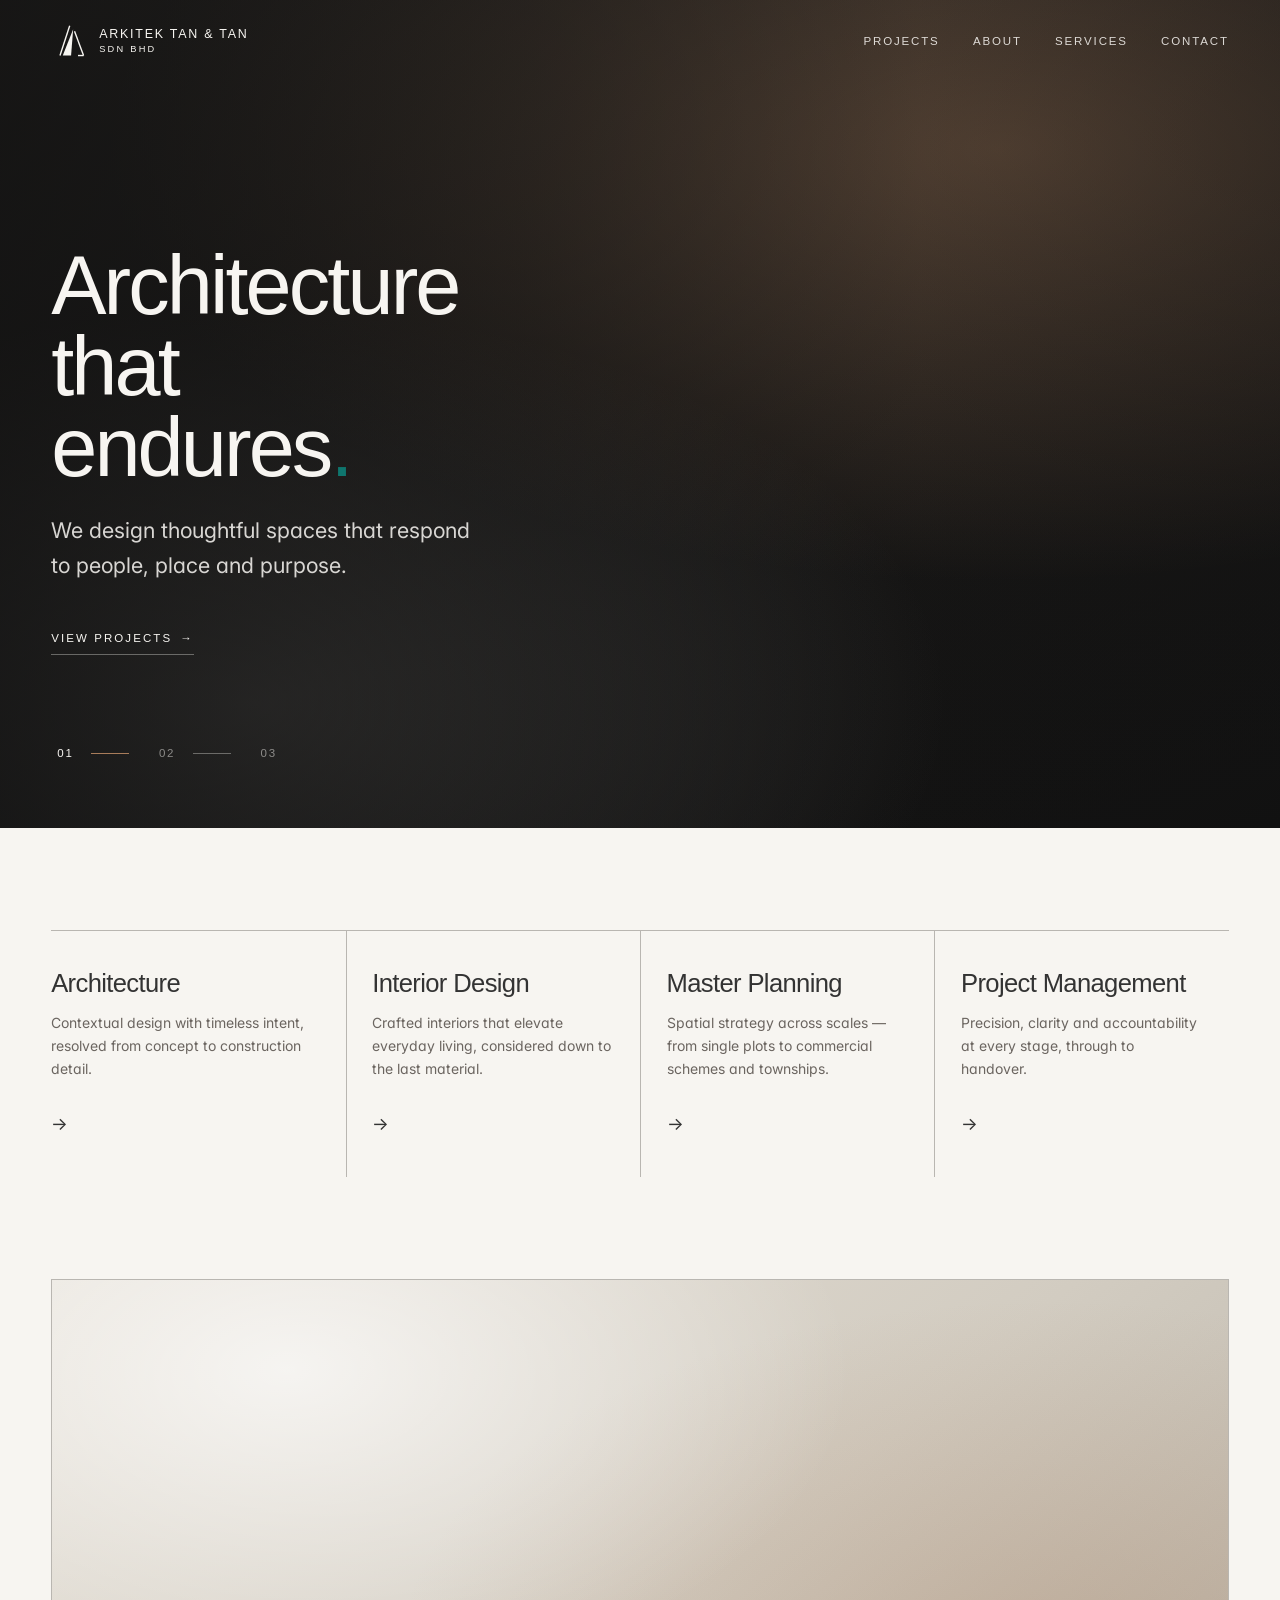
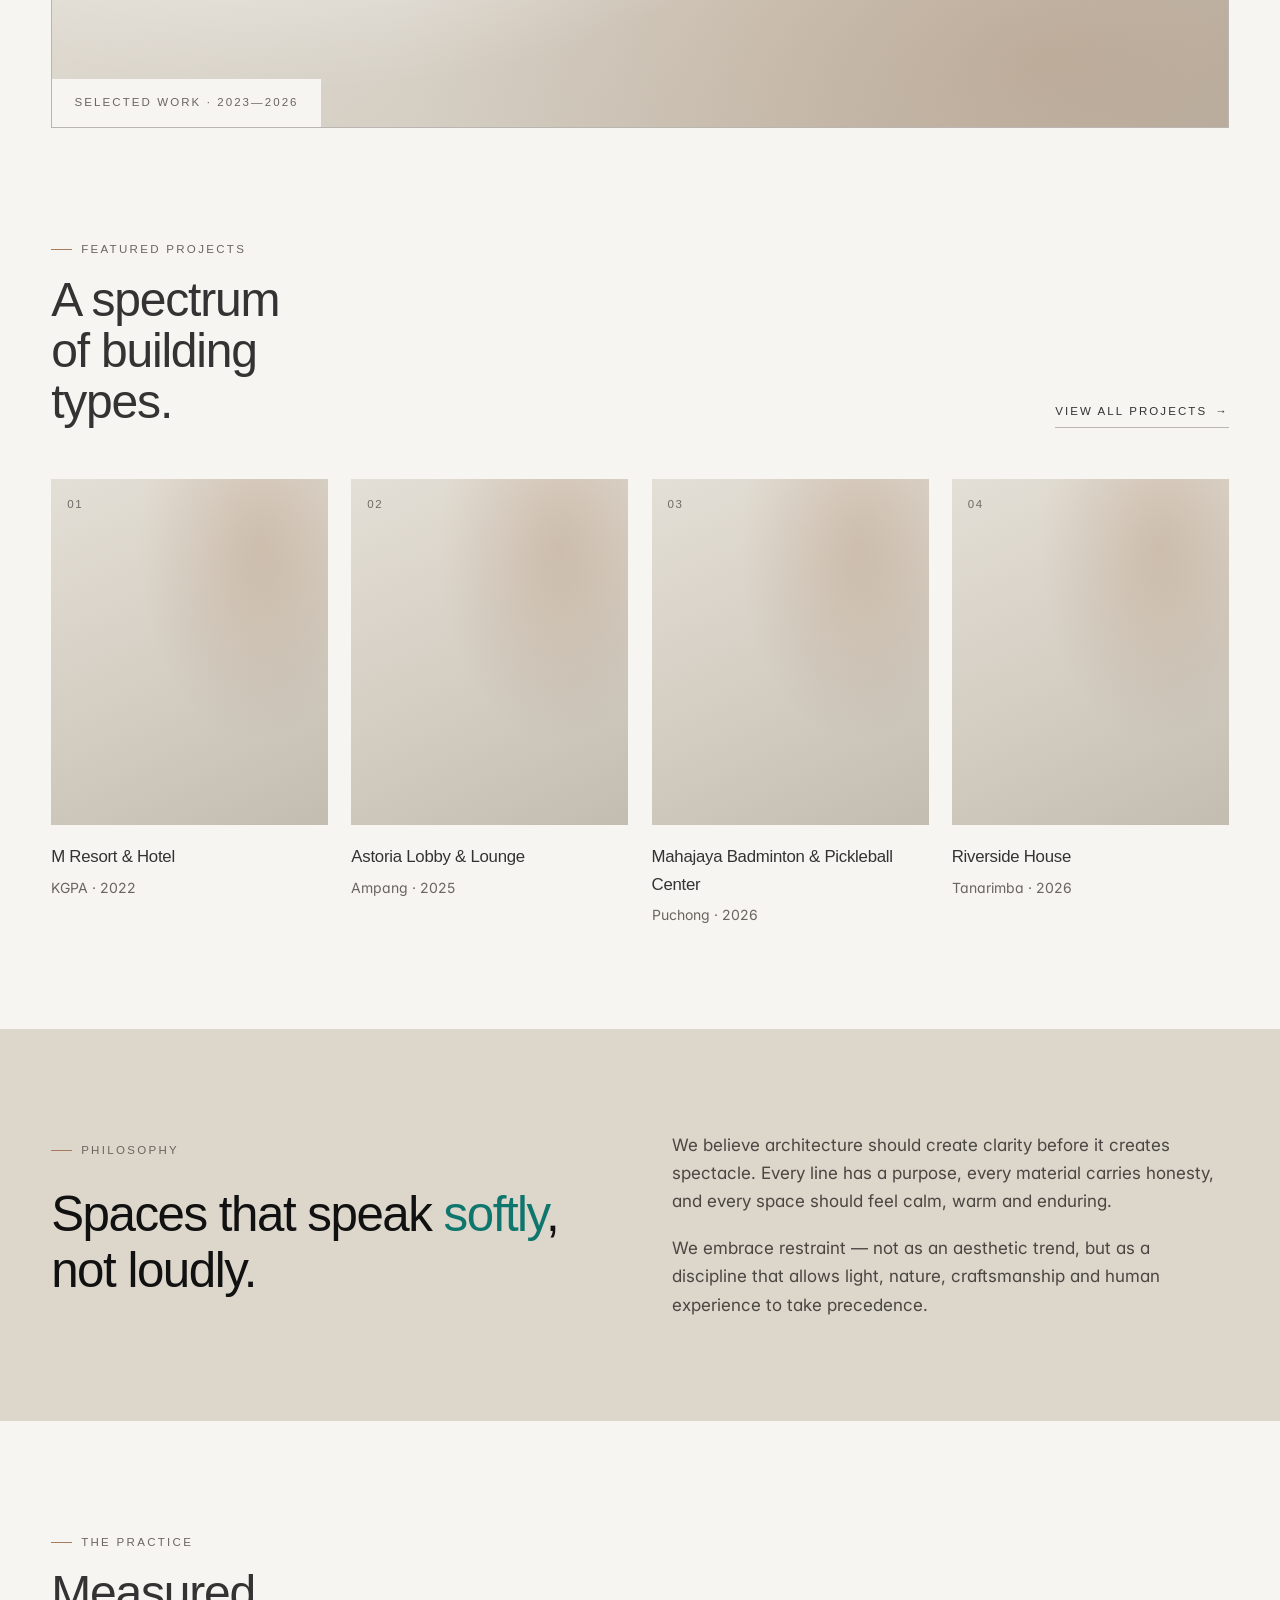
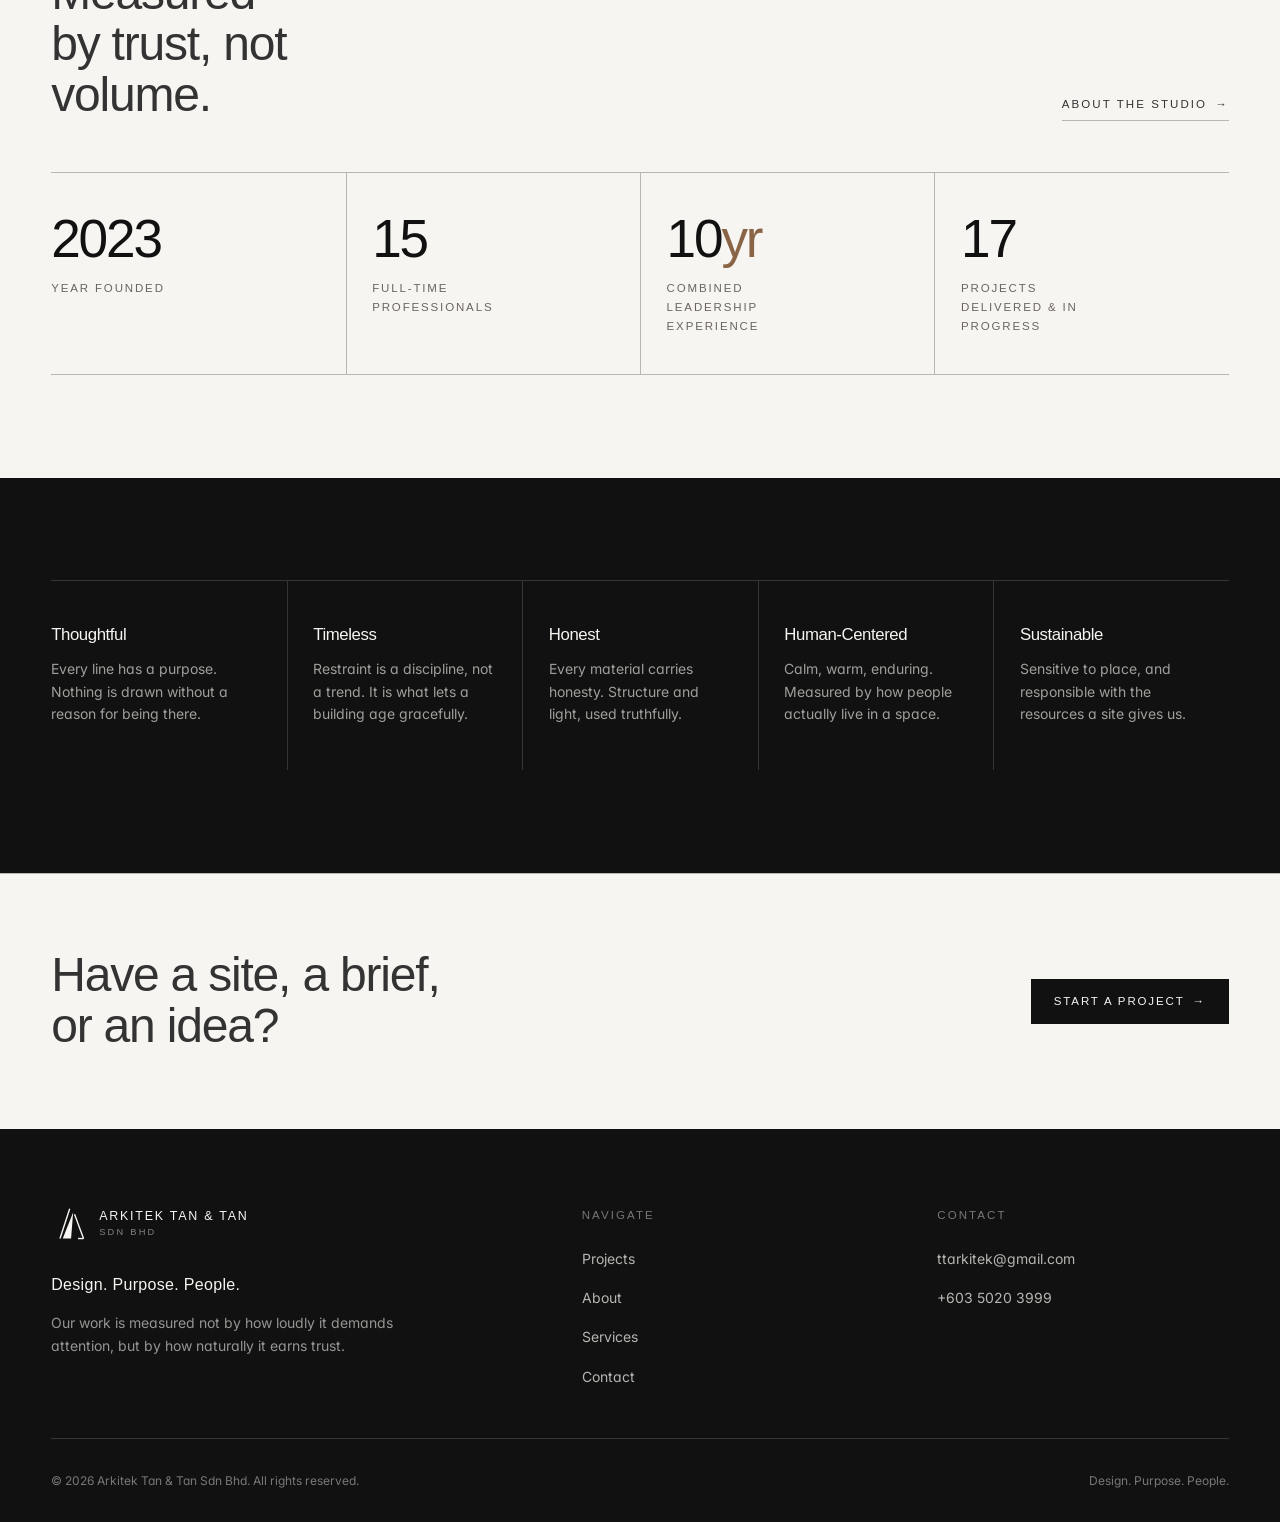
==== index.html @ ecff99bb "Initial commit: Arkitek Tan & Tan company website Static multi-page site (Home, About, Services, Pro" ====
<!DOCTYPE html>
<html lang="en">
<head>
  <meta charset="UTF-8" />
  <meta name="viewport" content="width=device-width, initial-scale=1.0" />
  <link rel="icon" href="assets/img/favicon.svg" type="image/svg+xml" />
  <title>ARKITEK TAN &amp; TAN SDN BHD — Architecture that endures</title>
  <meta name="description" content="Arkitek Tan & Tan Sdn Bhd — a Malaysian architecture practice. We design thoughtful spaces that respond to people, place and purpose. Design. Purpose. People." />
  <link rel="preconnect" href="https://fonts.googleapis.com" />
  <link rel="preconnect" href="https://fonts.gstatic.com" crossorigin />
  <link rel="preload" as="style" href="https://fonts.googleapis.com/css2?family=Inter:wght@400;500;600&display=swap" onload="this.onload=null;this.rel='stylesheet'" />
  <noscript><link rel="stylesheet" href="https://fonts.googleapis.com/css2?family=Inter:wght@400;500;600&display=swap" /></noscript>
  <link rel="stylesheet" href="assets/css/styles.css" />
</head>
<body>
  <a class="skip-link" href="#main">Skip to content</a>

  <!-- ============ HEADER ============ -->
  <header class="site-header site-header--over">
    <div class="wrap header-inner">
      <a class="brand" href="index.html" aria-label="Arkitek Tan & Tan — home">
        <svg class="brand__mark" viewBox="0 0 104 100" aria-hidden="true">
          <line x1="54" y1="6" x2="26" y2="92" stroke-width="4" />
          <polygon class="mark-fill" points="64,16 34,92 58,92" />
          <line x1="68" y1="22" x2="94" y2="92" stroke-width="4" />
          <line x1="94" y1="92" x2="78" y2="92" stroke-width="4" />
        </svg>
        <span class="brand__text">
          <span class="brand__name">Arkitek Tan &amp; Tan</span>
          <span class="brand__sub">Sdn Bhd</span>
        </span>
      </a>

      <button class="nav-toggle" aria-label="Toggle menu" aria-expanded="false" aria-controls="primary-nav">
        <span></span><span></span><span></span>
      </button>

      <nav class="nav" id="primary-nav" aria-label="Primary">
        <a href="projects.html">Projects</a>
        <a href="about.html">About</a>
        <a href="services.html">Services</a>
        <a href="contact.html">Contact</a>
      </nav>
    </div>
  </header>

  <main id="main">
    <!-- ============ HERO ============ -->
    <section class="hero">
      <!-- Slides: replace each .hero__slide--ph with <img src="…" alt="…"> when photography lands -->
      <div class="hero__slides">
        <div class="hero__slide hero__slide--ph is-active"></div>
        <div class="hero__slide hero__slide--ph"></div>
        <div class="hero__slide hero__slide--ph"></div>
      </div>

      <div class="hero__inner">
        <div class="hero__copy">
          <h1>Architecture<br />that endures<span class="accent">.</span></h1>
          <p class="hero__lead">We design thoughtful spaces that respond to people, place and purpose.</p>
          <a class="link-arrow link-arrow--light" href="projects.html">View projects <span>→</span></a>
        </div>

        <div class="hero__nav" role="tablist" aria-label="Featured views">
          <button class="hero__dot is-active" role="tab" aria-selected="true">01</button>
          <button class="hero__dot" role="tab" aria-selected="false">02</button>
          <button class="hero__dot" role="tab" aria-selected="false">03</button>
        </div>
      </div>
    </section>

    <!-- ============ SERVICES ============ -->
    <section class="section">
      <div class="wrap">
        <div class="svc-grid reveal" data-reveal-stagger>
          <article class="svc">
            <h3>Architecture</h3>
            <p>Contextual design with timeless intent, resolved from concept to construction detail.</p>
            <a class="svc__go" href="services.html" aria-label="Architecture services">→</a>
          </article>
          <article class="svc">
            <h3>Interior Design</h3>
            <p>Crafted interiors that elevate everyday living, considered down to the last material.</p>
            <a class="svc__go" href="services.html" aria-label="Interior design services">→</a>
          </article>
          <article class="svc">
            <h3>Master Planning</h3>
            <p>Spatial strategy across scales — from single plots to commercial schemes and townships.</p>
            <a class="svc__go" href="services.html" aria-label="Master planning services">→</a>
          </article>
          <article class="svc">
            <h3>Project Management</h3>
            <p>Precision, clarity and accountability at every stage, through to handover.</p>
            <a class="svc__go" href="services.html" aria-label="Project management services">→</a>
          </article>
        </div>
      </div>
    </section>

    <!-- ============ FEATURE STRIP ============ -->
    <section class="wrap" style="padding-bottom: var(--section-y);">
      <!-- Replace .feature-strip--ph with <img src="assets/img/…" alt="…"> -->
      <div class="feature-strip feature-strip--ph reveal">
        <span class="feature-strip__cap">Selected work · 2023—2026</span>
      </div>
    </section>

    <!-- ============ FEATURED PROJECTS ============ -->
    <section class="section" style="padding-top:0;">
      <div class="wrap">
        <div class="section-head reveal">
          <div class="section-head__title">
            <p class="eyebrow">Featured projects</p>
            <h2>A spectrum of building types.</h2>
          </div>
          <a class="link-arrow" href="projects.html">View all projects <span>→</span></a>
        </div>

        <div class="projects reveal" data-reveal-stagger>
          <a class="project" href="projects.html">
            <div class="project__media project__media--ph">
              <span class="project__badge">01</span>
              <span class="project__view">View</span>
            </div>
            <div class="project__meta">
              <div class="project__name">M Resort &amp; Hotel</div>
              <div class="project__place">KGPA · 2022</div>
            </div>
          </a>
          <a class="project" href="projects.html">
            <div class="project__media project__media--ph">
              <span class="project__badge">02</span>
              <span class="project__view">View</span>
            </div>
            <div class="project__meta">
              <div class="project__name">Astoria Lobby &amp; Lounge</div>
              <div class="project__place">Ampang · 2025</div>
            </div>
          </a>
          <a class="project" href="projects.html">
            <div class="project__media project__media--ph">
              <span class="project__badge">03</span>
              <span class="project__view">View</span>
            </div>
            <div class="project__meta">
              <div class="project__name">Mahajaya Badminton &amp; Pickleball Center</div>
              <div class="project__place">Puchong · 2026</div>
            </div>
          </a>
          <a class="project" href="projects.html">
            <div class="project__media project__media--ph">
              <span class="project__badge">04</span>
              <span class="project__view">View</span>
            </div>
            <div class="project__meta">
              <div class="project__name">Riverside House</div>
              <div class="project__place">Tanarimba · 2026</div>
            </div>
          </a>
        </div>
      </div>
    </section>

    <!-- ============ PHILOSOPHY ============ -->
    <section class="statement section">
      <div class="wrap two-col">
        <div class="reveal">
          <p class="eyebrow">Philosophy</p>
          <p class="statement__text">Spaces that speak <em>softly</em>, not loudly.</p>
        </div>
        <div class="reveal prose" style="align-self:end;">
          <p>We believe architecture should create clarity before it creates spectacle. Every line has a purpose, every material carries honesty, and every space should feel calm, warm and enduring.</p>
          <p>We embrace restraint — not as an aesthetic trend, but as a discipline that allows light, nature, craftsmanship and human experience to take precedence.</p>
        </div>
      </div>
    </section>

    <!-- ============ STUDIO / STATS ============ -->
    <section class="section">
      <div class="wrap">
        <div class="section-head reveal">
          <div class="section-head__title">
            <p class="eyebrow">The practice</p>
            <h2>Measured by trust, not volume.</h2>
          </div>
          <a class="link-arrow" href="about.html">About the studio <span>→</span></a>
        </div>

        <div class="stats reveal" data-reveal-stagger>
          <div class="stat">
            <div class="stat__num">2023</div>
            <div class="stat__label">Year founded</div>
          </div>
          <div class="stat">
            <div class="stat__num">15</div>
            <div class="stat__label">Full-time professionals</div>
          </div>
          <div class="stat">
            <div class="stat__num">10<span class="unit">yr</span></div>
            <div class="stat__label">Combined leadership experience</div>
          </div>
          <div class="stat">
            <div class="stat__num">17</div>
            <div class="stat__label">Projects delivered &amp; in progress</div>
          </div>
        </div>
      </div>
    </section>

    <!-- ============ VALUES ============ -->
    <section class="values section">
      <div class="wrap">
        <div class="values__grid" data-reveal-stagger>
          <article class="value">
            <h3>Thoughtful</h3>
            <p>Every line has a purpose. Nothing is drawn without a reason for being there.</p>
          </article>
          <article class="value">
            <h3>Timeless</h3>
            <p>Restraint is a discipline, not a trend. It is what lets a building age gracefully.</p>
          </article>
          <article class="value">
            <h3>Honest</h3>
            <p>Every material carries honesty. Structure and light, used truthfully.</p>
          </article>
          <article class="value">
            <h3>Human-Centered</h3>
            <p>Calm, warm, enduring. Measured by how people actually live in a space.</p>
          </article>
          <article class="value">
            <h3>Sustainable</h3>
            <p>Sensitive to place, and responsible with the resources a site gives us.</p>
          </article>
        </div>
      </div>
    </section>

    <!-- ============ CTA ============ -->
    <section class="cta-band">
      <div class="wrap cta-band__inner">
        <h2>Have a site, a brief, or an idea?</h2>
        <a class="btn btn--solid" href="contact.html">Start a project <span class="btn__arrow">→</span></a>
      </div>
    </section>
  </main>

  <!-- ============ FOOTER ============ -->
  <footer class="site-footer">
    <div class="wrap">
      <div class="footer-grid">
        <div class="footer-col footer-col--wide">
          <a class="brand" href="index.html" aria-label="Arkitek Tan & Tan — home">
            <svg class="brand__mark" viewBox="0 0 104 100" aria-hidden="true">
              <line x1="54" y1="6" x2="26" y2="92" stroke-width="4" />
              <polygon class="mark-fill" points="64,16 34,92 58,92" />
              <line x1="68" y1="22" x2="94" y2="92" stroke-width="4" />
              <line x1="94" y1="92" x2="78" y2="92" stroke-width="4" />
            </svg>
            <span class="brand__text">
              <span class="brand__name">Arkitek Tan &amp; Tan</span>
              <span class="brand__sub">Sdn Bhd</span>
            </span>
          </a>
          <p class="footer-tagline">Design. Purpose. People.</p>
          <p class="footer-manifesto">Our work is measured not by how loudly it demands attention, but by how naturally it earns trust.</p>
        </div>
        <div class="footer-col">
          <h4>Navigate</h4>
          <ul>
            <li><a href="projects.html">Projects</a></li>
            <li><a href="about.html">About</a></li>
            <li><a href="services.html">Services</a></li>
            <li><a href="contact.html">Contact</a></li>
          </ul>
        </div>
        <div class="footer-col">
          <h4>Contact</h4>
          <ul>
            <li><a href="mailto:ttarkitek@gmail.com">ttarkitek@gmail.com</a></li>
            <li><a href="tel:+60350203999">+603 5020 3999</a></li>
          </ul>
        </div>
      </div>
      <div class="footer-bottom">
        <span>© <span data-year>2026</span> Arkitek Tan &amp; Tan Sdn Bhd. All rights reserved.</span>
        <span>Design. Purpose. People.</span>
      </div>
    </div>
  </footer>

  <script src="assets/js/main.js"></script>
</body>
</html>
---- assets/css/styles.css ----
/* ==========================================================================
   ARKITEK TAN & TAN SDN BHD
   Design. Purpose. People.
   Warm neutral system · Wood as structure (8%) · Deep Teal as signature (2%)
   ========================================================================== */

/* ---- Brand tokens ------------------------------------------------------- */
:root {
  /* Brand palette (from brand board) */
  --onyx:     #111111;
  --charcoal: #333333;
  --stone:    #B9B6B1;   /* hairlines & dividers — NOT text (fails contrast) */
  --sand:     #DCD6CB;   /* panel fills                                      */
  --wood:     #A87C5A;   /* structural accent (~8%)                          */
  --teal:     #0F766E;   /* signature accent (~2%)                           */

  /* Derived — required, not in the board */
  --paper:    #F7F5F1;   /* warm off-white page ground, tinted from Sand     */
  --muted:    #6B6560;   /* caption text at accessible contrast             */
  --wood-ink: #8A6446;   /* wood darkened to text-safe contrast             */

  /* Semantic aliases */
  --ink:      var(--charcoal);
  --ink-soft: #4A4642;
  --line:     var(--stone);
  --panel:    var(--sand);

  /* Type — Neue Haas (headings) + Inter (body/UI). No mono. */
  --font-display: "Neue Haas Grotesk Display Pro", "Neue Haas Grotesk", "NeueHaasDisplay",
                  "Helvetica Neue", Helvetica, Arial, sans-serif;
  --font-body:    "Inter", system-ui, -apple-system, sans-serif;

  /* Fluid type scale */
  --fs-label:   0.72rem;
  --fs-small:   0.875rem;
  --fs-body:    1.0625rem;
  --fs-lead:    clamp(1.1rem, 0.9rem + 0.9vw, 1.35rem);
  --fs-h3:      clamp(1.25rem, 1.1rem + 0.9vw, 1.6rem);
  --fs-h2:      clamp(1.9rem, 1.4rem + 2.2vw, 3rem);
  --fs-hero:    clamp(2.6rem, 1.5rem + 4.6vw, 5.25rem);

  /* Space & structure */
  --gutter: clamp(1.25rem, 4vw, 4rem);
  --maxw: 1440px;
  --section-y: clamp(4rem, 8vw, 8rem);

  --shadow: 0 30px 60px rgba(17, 17, 17, 0.12);
  --ease: cubic-bezier(0.22, 1, 0.36, 1);
}

/* ---- Reset / base ------------------------------------------------------- */
*, *::before, *::after { box-sizing: border-box; }
* { margin: 0; }

html { -webkit-text-size-adjust: 100%; scroll-behavior: smooth; }

body {
  font-family: var(--font-body);
  font-size: var(--fs-body);
  line-height: 1.65;
  color: var(--ink);
  background: var(--paper);
  font-feature-settings: "kern" 1, "liga" 1, "cv11" 1;
  -webkit-font-smoothing: antialiased;
  text-rendering: optimizeLegibility;
  overflow-x: hidden;
}

img { max-width: 100%; display: block; }
a { color: inherit; text-decoration: none; }
button { font: inherit; color: inherit; cursor: pointer; background: none; border: 0; }

::selection { background: var(--onyx); color: var(--paper); }
:focus-visible { outline: 2px solid var(--teal); outline-offset: 3px; }

/* ---- Layout helpers ----------------------------------------------------- */
.wrap { width: 100%; max-width: var(--maxw); margin-inline: auto; padding-inline: var(--gutter); }
.section { padding-block: var(--section-y); }

.skip-link {
  position: absolute; left: -999px; top: 0;
  background: var(--onyx); color: var(--paper);
  padding: 0.65rem 1rem; z-index: 200;
  font: 600 var(--fs-small)/1 var(--font-display);
  letter-spacing: 0.08em;
}
.skip-link:focus { left: 0; }

/* ---- Type utilities ----------------------------------------------------- */
.label {
  font-family: var(--font-display);
  font-size: var(--fs-label);
  font-weight: 500;
  letter-spacing: 0.2em;
  text-transform: uppercase;
  color: var(--muted);
}

.eyebrow {
  font-family: var(--font-display);
  font-size: var(--fs-label);
  font-weight: 500;
  letter-spacing: 0.2em;
  text-transform: uppercase;
  color: var(--muted);
  display: inline-flex;
  align-items: center;
  gap: 0.8em;
}
.eyebrow::before {
  content: ""; width: 1.8em; height: 1px;
  background: var(--wood); display: inline-block;
}

h1, h2, h3 { font-family: var(--font-display); font-weight: 500; letter-spacing: -0.025em; line-height: 1.06; }
h2 { font-size: var(--fs-h2); }
h3 { font-size: var(--fs-h3); }

.lead { font-size: var(--fs-lead); line-height: 1.55; color: var(--ink-soft); }
.muted { color: var(--muted); }

/* text link with arrow (board's primary link style) */
.link-arrow {
  display: inline-flex; align-items: center; gap: 0.7em;
  font-family: var(--font-display);
  font-size: var(--fs-label);
  font-weight: 500;
  letter-spacing: 0.18em;
  text-transform: uppercase;
  color: var(--ink);
  padding-bottom: 0.5em;
  border-bottom: 1px solid var(--stone);
  transition: color 0.3s var(--ease), border-color 0.3s var(--ease);
}
.link-arrow span { transition: transform 0.3s var(--ease); }
.link-arrow:hover { color: var(--wood-ink); border-color: var(--wood); }
.link-arrow:hover span { transform: translateX(5px); }
.link-arrow--light { color: var(--paper); border-color: rgba(247,245,241,0.35); }
.link-arrow--light:hover { color: var(--paper); border-color: var(--paper); }

/* ---- Header ------------------------------------------------------------- */
.site-header {
  position: fixed; top: 0; left: 0; right: 0;
  z-index: 100;
  transition: background 0.45s var(--ease), border-color 0.45s var(--ease), padding 0.45s var(--ease);
  border-bottom: 1px solid transparent;
}
/* over the dark hero */
.site-header--over { background: transparent; }
.site-header--over .brand__name, .site-header--over .brand__sub { color: var(--paper); }
.site-header--over .brand__mark line { stroke: var(--paper); }
.site-header--over .brand__mark .mark-fill { fill: var(--paper); }
.site-header--over .nav a { color: rgba(247,245,241,0.86); }
.site-header--over .nav-toggle span { background: var(--paper); }

/* after scroll — solid */
.site-header.is-stuck {
  background: color-mix(in srgb, var(--paper) 92%, transparent);
  backdrop-filter: saturate(1.1) blur(12px);
  border-bottom-color: var(--line);
}
.site-header.is-stuck .brand__name { color: var(--ink); }
.site-header.is-stuck .brand__sub { color: var(--muted); }
.site-header.is-stuck .brand__mark line { stroke: var(--ink); }
.site-header.is-stuck .brand__mark .mark-fill { fill: var(--ink); }
.site-header.is-stuck .nav a { color: var(--ink); }
.site-header.is-stuck .nav-toggle span { background: var(--ink); }

.header-inner {
  display: flex; align-items: center; justify-content: space-between; gap: 1rem;
  padding-block: clamp(1rem, 1.8vw, 1.6rem);
  transition: padding 0.45s var(--ease);
}
.site-header.is-stuck .header-inner { padding-block: 0.75rem; }

.brand { display: inline-flex; align-items: center; gap: 0.75rem; }
.brand__mark { width: 36px; height: 36px; flex: none; }
.brand__mark line { stroke: var(--ink); transition: stroke 0.45s var(--ease); }
.brand__mark .mark-fill { fill: var(--ink); transition: fill 0.45s var(--ease); }
.brand__text { display: flex; flex-direction: column; line-height: 1; }
.brand__name {
  font-family: var(--font-display); font-weight: 500;
  font-size: 0.78rem; letter-spacing: 0.14em; text-transform: uppercase;
  color: var(--ink); transition: color 0.45s var(--ease);
}
.brand__sub {
  font-family: var(--font-display); font-size: 0.58rem; font-weight: 400;
  letter-spacing: 0.24em; text-transform: uppercase; color: var(--muted);
  margin-top: 5px; transition: color 0.45s var(--ease);
}

/* Nav */
.nav { display: flex; align-items: center; gap: clamp(1.4rem, 2.6vw, 2.8rem); }
.nav a {
  font-family: var(--font-display);
  font-size: var(--fs-label); font-weight: 500;
  letter-spacing: 0.16em; text-transform: uppercase;
  color: var(--ink); position: relative; padding-block: 0.35rem;
  transition: color 0.45s var(--ease);
}
.nav a::after {
  content: ""; position: absolute; left: 0; bottom: 0;
  width: 100%; height: 1px; background: currentColor;
  transform: scaleX(0); transform-origin: left;
  transition: transform 0.35s var(--ease);
}
.nav a:hover::after, .nav a[aria-current="page"]::after { transform: scaleX(1); }
.nav-toggle { display: none; }

/* ---- Buttons ------------------------------------------------------------ */
.btn {
  display: inline-flex; align-items: center; gap: 0.7em;
  font-family: var(--font-display);
  font-size: var(--fs-label); font-weight: 500;
  letter-spacing: 0.16em; text-transform: uppercase;
  padding: 1.05em 1.9em;
  border: 1px solid var(--onyx); color: var(--onyx); background: transparent;
  transition: background 0.3s var(--ease), color 0.3s var(--ease),
              border-color 0.3s var(--ease), transform 0.3s var(--ease);
}
.btn:hover { background: var(--onyx); color: var(--paper); }
.btn:active { transform: translateY(1px); }
.btn--solid { background: var(--onyx); color: var(--paper); }
.btn--solid:hover { background: transparent; color: var(--onyx); }
.btn__arrow { transition: transform 0.3s var(--ease); }
.btn:hover .btn__arrow { transform: translateX(4px); }

/* ---- HERO — full-bleed photo carousel ---------------------------------- */
.hero {
  position: relative;
  min-height: min(92vh, 900px);
  display: flex; align-items: flex-end;
  background: var(--onyx);
  overflow: hidden;
}

.hero__slides { position: absolute; inset: 0; }
.hero__slide {
  position: absolute; inset: 0;
  opacity: 0;
  transition: opacity 1.2s var(--ease);
}
.hero__slide.is-active { opacity: 1; }
.hero__slide img { width: 100%; height: 100%; object-fit: cover; }

/* Placeholder ground — replaced by <img> when photography lands.
   Warm tonal fields so the hero reads as architecture, not a broken image. */
.hero__slide--ph { background: var(--onyx); }
.hero__slide--ph::before {
  content: ""; position: absolute; inset: 0;
  background:
    radial-gradient(120% 90% at 78% 18%, rgba(168,124,90,0.42) 0%, rgba(168,124,90,0) 58%),
    radial-gradient(90% 80% at 20% 85%, rgba(185,182,177,0.28) 0%, rgba(185,182,177,0) 60%),
    linear-gradient(160deg, #2A2724 0%, #191817 55%, #111111 100%);
}
.hero__slide--ph:nth-child(2)::before {
  background:
    radial-gradient(110% 85% at 22% 22%, rgba(220,214,203,0.30) 0%, rgba(220,214,203,0) 60%),
    radial-gradient(100% 90% at 85% 80%, rgba(168,124,90,0.34) 0%, rgba(168,124,90,0) 62%),
    linear-gradient(200deg, #24221F 0%, #171615 60%, #111111 100%);
}
.hero__slide--ph:nth-child(3)::before {
  background:
    radial-gradient(120% 100% at 50% 10%, rgba(15,118,110,0.24) 0%, rgba(15,118,110,0) 55%),
    radial-gradient(90% 80% at 12% 78%, rgba(168,124,90,0.30) 0%, rgba(168,124,90,0) 58%),
    linear-gradient(150deg, #1F1E1C 0%, #151414 58%, #111111 100%);
}

/* legibility scrim */
.hero::after {
  content: ""; position: absolute; inset: 0; pointer-events: none;
  background: linear-gradient(90deg, rgba(17,17,17,0.78) 0%, rgba(17,17,17,0.45) 42%, rgba(17,17,17,0.12) 72%, rgba(17,17,17,0.30) 100%);
}

.hero__inner {
  position: relative; z-index: 2;
  width: 100%; max-width: var(--maxw); margin-inline: auto;
  padding-inline: var(--gutter);
  padding-block: clamp(6rem, 12vw, 9rem) clamp(2.5rem, 5vw, 4rem);
  color: var(--paper);
}
.hero__copy { max-width: 40ch; }
.hero h1 {
  font-size: var(--fs-hero);
  font-weight: 500;
  line-height: 0.98;
  letter-spacing: -0.035em;
  margin-bottom: 1.5rem;
}
.hero h1 .accent { color: var(--teal); }     /* signature teal — spot 1 */
.hero__lead {
  font-size: var(--fs-lead);
  color: rgba(247,245,241,0.86);
  max-width: 34ch;
  margin-bottom: 2.4rem;
}

/* carousel indicators */
.hero__nav {
  display: flex; align-items: center; gap: 1.1rem;
  margin-top: clamp(3rem, 7vw, 5.5rem);
}
.hero__dot {
  display: inline-flex; align-items: center; gap: 1.1rem;
  font-family: var(--font-display);
  font-size: var(--fs-label); font-weight: 500; letter-spacing: 0.16em;
  color: rgba(247,245,241,0.5);
  transition: color 0.35s var(--ease);
}
.hero__dot::after {
  content: ""; width: clamp(20px, 3vw, 38px); height: 1px;
  background: rgba(247,245,241,0.35);
  transition: background 0.35s var(--ease), width 0.35s var(--ease);
}
.hero__dot:last-child::after { display: none; }
.hero__dot:hover { color: rgba(247,245,241,0.85); }
.hero__dot.is-active { color: var(--paper); }
.hero__dot.is-active::after { background: var(--wood); }

/* ---- Section head ------------------------------------------------------- */
.section-head {
  display: flex; align-items: flex-end; justify-content: space-between;
  gap: 2rem; flex-wrap: wrap;
  margin-bottom: clamp(2.2rem, 4vw, 3.4rem);
}
.section-head__title { max-width: 22ch; }
.section-head__title h2 { margin-top: 1rem; }

/* ---- Services (board's divided columns) -------------------------------- */
.svc-grid {
  display: grid;
  grid-template-columns: repeat(4, 1fr);
  border-top: 1px solid var(--line);
}
.svc {
  padding: clamp(1.8rem, 3vw, 2.8rem) clamp(1rem, 2vw, 2rem) clamp(1.8rem, 3vw, 2.4rem) 0;
  transition: background 0.4s var(--ease);
}
.svc + .svc { border-left: 1px solid var(--line); padding-left: clamp(1rem, 2vw, 2rem); }
.svc:hover { background: color-mix(in srgb, var(--sand) 45%, transparent); }
.svc h3 { font-size: var(--fs-h3); margin-bottom: 0.9rem; }
.svc p { font-size: var(--fs-small); color: var(--muted); margin-bottom: 1.8rem; }
.svc__go {
  display: inline-block;
  font-size: 1.1rem; color: var(--ink);
  transition: transform 0.3s var(--ease), color 0.3s var(--ease);
}
.svc:hover .svc__go { transform: translateX(6px); color: var(--wood-ink); }

/* feature image strip */
.feature-strip {
  position: relative;
  aspect-ratio: 21 / 8;
  background: var(--sand);
  overflow: hidden;
  border: 1px solid var(--line);
}
.feature-strip img { width: 100%; height: 100%; object-fit: cover; }
.feature-strip--ph::before {
  content: ""; position: absolute; inset: 0;
  background:
    radial-gradient(80% 120% at 20% 20%, rgba(255,255,255,0.7) 0%, rgba(255,255,255,0) 60%),
    radial-gradient(90% 130% at 85% 85%, rgba(168,124,90,0.30) 0%, rgba(168,124,90,0) 62%),
    linear-gradient(140deg, #E6E1D8 0%, #D2CCC1 60%, #BFB9AE 100%);
}
.feature-strip__cap {
  position: absolute; left: 0; bottom: 0;
  background: var(--paper);
  padding: 0.9rem 1.4rem;
  font-family: var(--font-display);
  font-size: var(--fs-label); font-weight: 500;
  letter-spacing: 0.18em; text-transform: uppercase; color: var(--muted);
}

/* ---- Projects ----------------------------------------------------------- */
.filters { display: flex; flex-wrap: wrap; gap: 0.55rem; margin-bottom: clamp(2rem, 4vw, 3rem); }
.filter {
  font-family: var(--font-display);
  font-size: var(--fs-label); font-weight: 500;
  letter-spacing: 0.14em; text-transform: uppercase;
  color: var(--muted);
  padding: 0.6em 1.1em;
  border: 1px solid var(--line);
  transition: color 0.25s, border-color 0.25s, background 0.25s;
}
.filter:hover { color: var(--ink); border-color: var(--ink); }
.filter.is-active { background: var(--onyx); color: var(--paper); border-color: var(--onyx); }

.projects {
  display: grid;
  grid-template-columns: repeat(4, 1fr);
  gap: clamp(1rem, 1.8vw, 1.6rem);
}
.projects--three { grid-template-columns: repeat(3, 1fr); }

.project { display: block; }
.project__media {
  position: relative;
  aspect-ratio: 4 / 5;
  background: var(--sand);
  overflow: hidden;
}
.project__media img { width: 100%; height: 100%; object-fit: cover; transition: transform 0.8s var(--ease); }
.project:hover .project__media img { transform: scale(1.045); }

/* tonal placeholder — swap for <img> when photos land */
.project__media--ph::before {
  content: ""; position: absolute; inset: 0;
  background: linear-gradient(155deg, #E4DFD6 0%, #D3CDC2 55%, #C2BCB1 100%);
  transition: transform 0.8s var(--ease);
}
.project__media--ph::after {
  content: ""; position: absolute; inset: 0;
  background: radial-gradient(70% 90% at 75% 20%, rgba(168,124,90,0.26) 0%, rgba(168,124,90,0) 62%);
}
.project:hover .project__media--ph::before { transform: scale(1.045); }

.project__badge {
  position: absolute; top: 1rem; left: 1rem; z-index: 2;
  font-family: var(--font-display);
  font-size: var(--fs-label); font-weight: 500;
  letter-spacing: 0.14em; color: var(--onyx);
  opacity: 0.55;
}
.project__view {
  position: absolute; right: 1rem; bottom: 1rem; z-index: 2;
  font-family: var(--font-display);
  font-size: var(--fs-label); font-weight: 500;
  letter-spacing: 0.14em; text-transform: uppercase;
  color: var(--paper); background: var(--onyx);
  padding: 0.5em 0.9em;
  opacity: 0; transform: translateY(6px);
  transition: opacity 0.3s var(--ease), transform 0.3s var(--ease);
}
.project:hover .project__view { opacity: 1; transform: none; }

.project__meta { padding-top: 1.1rem; }
.project__name {
  font-family: var(--font-display); font-weight: 500;
  font-size: 1.05rem; letter-spacing: -0.015em; color: var(--ink);
}
.project__place {
  font-size: var(--fs-small);
  color: var(--muted);
  margin-top: 0.3rem;
}

/* ---- Values band (dark) ------------------------------------------------- */
.values { background: var(--onyx); color: var(--paper); }
.values__grid {
  display: grid;
  grid-template-columns: repeat(5, 1fr);
  border-top: 1px solid rgba(247,245,241,0.16);
}
.value {
  padding: clamp(2rem, 3.5vw, 3rem) clamp(1rem, 2vw, 2rem) clamp(2rem, 3.5vw, 3rem) 0;
}
.value + .value { border-left: 1px solid rgba(247,245,241,0.16); padding-left: clamp(1rem, 2vw, 2rem); }
.value h3 {
  font-size: 1.05rem; font-weight: 500; margin-bottom: 0.9rem; color: var(--paper);
}
.value p { font-size: var(--fs-small); color: rgba(247,245,241,0.62); line-height: 1.6; }

/* ---- Statement band ----------------------------------------------------- */
.statement { background: var(--panel); }
.statement__text {
  font-family: var(--font-display);
  font-weight: 500;
  font-size: clamp(1.6rem, 1rem + 2.6vw, 3.1rem);
  line-height: 1.14;
  letter-spacing: -0.03em;
  max-width: 20ch;
  margin-top: 1.6rem;
  color: var(--onyx);
}
.statement__text em { font-style: normal; color: var(--teal); }  /* signature teal — spot 2 */

/* ---- Stats -------------------------------------------------------------- */
.stats { display: grid; grid-template-columns: repeat(4, 1fr); border-top: 1px solid var(--line); }
.stat { padding: clamp(1.6rem, 3vw, 2.6rem) 1rem clamp(1.6rem, 3vw, 2.6rem) 0; border-bottom: 1px solid var(--line); }
.stat + .stat { border-left: 1px solid var(--line); padding-left: clamp(1rem, 2vw, 1.8rem); }
.stat__num {
  font-family: var(--font-display); font-weight: 500;
  font-size: clamp(2.1rem, 1.4rem + 2.4vw, 3.4rem);
  line-height: 1; letter-spacing: -0.04em; color: var(--onyx);
}
.stat__num .unit { color: var(--wood-ink); }
.stat__label {
  font-family: var(--font-display); font-size: var(--fs-label); font-weight: 500;
  letter-spacing: 0.16em; text-transform: uppercase; color: var(--muted);
  margin-top: 0.9rem; max-width: 20ch;
}

/* ---- Prose / two-col ---------------------------------------------------- */
.prose { max-width: 62ch; }
.prose p + p { margin-top: 1.2rem; }
.prose p { color: var(--ink-soft); }

.two-col { display: grid; grid-template-columns: minmax(0,1fr) minmax(0,1fr); gap: clamp(2rem, 5vw, 5rem); align-items: start; }

.pull {
  font-family: var(--font-display); font-weight: 500;
  font-size: var(--fs-h3); line-height: 1.3; letter-spacing: -0.02em;
  padding-left: 1.4rem; border-left: 2px solid var(--wood);
  color: var(--onyx);
}

.people { display: grid; grid-template-columns: 1fr 1fr; gap: clamp(1.2rem, 3vw, 2.5rem); margin-top: 2.5rem; }
.person { border-top: 1px solid var(--onyx); padding-top: 1.1rem; }
.person__role {
  font-family: var(--font-display); font-size: var(--fs-label); font-weight: 500;
  letter-spacing: 0.16em; text-transform: uppercase; color: var(--wood-ink);
}
.person__name { font-family: var(--font-display); font-weight: 500; font-size: var(--fs-h3); margin-top: 0.5rem; }

/* ---- Contact ------------------------------------------------------------ */
.contact-grid { display: grid; grid-template-columns: minmax(0,1fr) minmax(0,1fr); gap: clamp(2rem, 5vw, 5rem); align-items: start; }
.contact-item { border-top: 1px solid var(--line); padding-block: 1.3rem; }
.contact-item:last-of-type { border-bottom: 1px solid var(--line); }
.contact-item__label {
  font-family: var(--font-display); font-size: var(--fs-label); font-weight: 500;
  letter-spacing: 0.18em; text-transform: uppercase; color: var(--muted);
}
.contact-item__value {
  font-family: var(--font-display); font-weight: 500;
  font-size: clamp(1.15rem, 1rem + 0.9vw, 1.75rem);
  margin-top: 0.5rem; word-break: break-word; letter-spacing: -0.025em;
}
.contact-item__value a { transition: color 0.25s; }
.contact-item__value a:hover { color: var(--wood-ink); }

.field { margin-bottom: 1.4rem; }
.field label {
  display: block;
  font-family: var(--font-display); font-size: var(--fs-label); font-weight: 500;
  letter-spacing: 0.16em; text-transform: uppercase; color: var(--muted);
  margin-bottom: 0.6rem;
}
.field input, .field textarea, .field select {
  width: 100%; font: inherit; font-size: var(--fs-small);
  color: var(--ink); background: color-mix(in srgb, var(--sand) 45%, var(--paper));
  border: 1px solid var(--line); padding: 0.9rem 1rem;
  transition: border-color 0.25s, background 0.25s;
}
.field input:focus, .field textarea:focus, .field select:focus {
  outline: none; border-color: var(--teal); background: var(--paper);
}
.field textarea { resize: vertical; min-height: 130px; }
.form-note { font-size: var(--fs-small); color: var(--muted); margin-top: 1rem; }

/* ---- CTA band ----------------------------------------------------------- */
.cta-band { border-top: 1px solid var(--line); }
.cta-band__inner {
  display: flex; flex-wrap: wrap; align-items: center; justify-content: space-between;
  gap: 2rem; padding-block: clamp(3rem, 6vw, 5.5rem);
}
.cta-band h2 { max-width: 16ch; }

/* ---- Page hero (interior pages) ---------------------------------------- */
.page-hero {
  padding-block: clamp(8rem, 14vw, 11rem) clamp(2.5rem, 5vw, 4rem);
  border-bottom: 1px solid var(--line);
}
.page-hero h1 { margin-top: 1.3rem; max-width: 15ch; font-size: var(--fs-h2); }
.page-hero p { margin-top: 1.5rem; max-width: 52ch; color: var(--muted); }

/* ---- Footer ------------------------------------------------------------- */
.site-footer { background: var(--onyx); color: rgba(247,245,241,0.72); padding-block: clamp(3rem, 6vw, 5rem) 2rem; }
.footer-grid {
  display: grid; grid-template-columns: 1.6fr 1fr 1fr;
  gap: clamp(2rem, 5vw, 4rem);
  padding-bottom: 3rem;
  border-bottom: 1px solid rgba(247,245,241,0.16);
}
.site-footer .brand__mark line { stroke: var(--paper); }
.site-footer .brand__mark .mark-fill { fill: var(--paper); }
.site-footer .brand__name { color: var(--paper); }
.site-footer .brand__sub { color: rgba(247,245,241,0.5); }
.footer-tagline {
  margin-top: 1.4rem;
  font-family: var(--font-display); font-weight: 500;
  font-size: 1rem; letter-spacing: 0.02em; color: var(--paper);
}
.footer-manifesto { max-width: 38ch; margin-top: 0.8rem; color: rgba(247,245,241,0.58); font-size: var(--fs-small); }
.footer-col h4 {
  font-family: var(--font-display); font-weight: 500;
  font-size: var(--fs-label); letter-spacing: 0.18em; text-transform: uppercase;
  color: rgba(247,245,241,0.45); margin-bottom: 1.2rem;
}
.footer-col ul { list-style: none; padding: 0; display: grid; gap: 0.7rem; }
.footer-col a { font-size: var(--fs-small); transition: color 0.25s; }
.footer-col a:hover { color: var(--paper); }
.footer-bottom {
  display: flex; flex-wrap: wrap; justify-content: space-between; gap: 1rem;
  padding-top: 2rem;
  font-size: 0.75rem; color: rgba(247,245,241,0.45);
}

/* ---- Reveal ------------------------------------------------------------- */
.reveal { opacity: 0; transform: translateY(22px); transition: opacity 0.9s var(--ease), transform 0.9s var(--ease); }
.reveal.is-in { opacity: 1; transform: none; }
[data-reveal-stagger] > * { transition-delay: calc(var(--i, 0) * 80ms); }

/* ---- Responsive --------------------------------------------------------- */
@media (max-width: 1100px) {
  .projects { grid-template-columns: repeat(2, 1fr); }
  .projects--three { grid-template-columns: repeat(2, 1fr); }
  .svc-grid { grid-template-columns: repeat(2, 1fr); }
  .svc:nth-child(odd) { border-left: 0; padding-left: 0; }
  .svc:nth-child(n+3) { border-top: 1px solid var(--line); }
  .values__grid { grid-template-columns: repeat(3, 1fr); }
  .value:nth-child(3n+1) { border-left: 0; padding-left: 0; }
  .value:nth-child(n+4) { border-top: 1px solid rgba(247,245,241,0.16); }
  .footer-grid { grid-template-columns: 1fr 1fr; }
  .footer-col--wide { grid-column: 1 / -1; }
}

@media (max-width: 720px) {
  .nav {
    position: fixed; inset: 0 0 0 auto;
    width: min(82vw, 330px);
    background: var(--paper);
    flex-direction: column; align-items: flex-start; justify-content: center;
    gap: 1.9rem; padding: 2rem var(--gutter);
    transform: translateX(100%);
    transition: transform 0.45s var(--ease);
    z-index: 90;
  }
  .nav.is-open { transform: none; box-shadow: -30px 0 60px rgba(17,17,17,0.14); }
  .nav a, .site-header--over .nav a { color: var(--ink); font-size: 1.05rem; letter-spacing: 0.1em; }

  .nav-toggle { display: inline-flex; flex-direction: column; gap: 5px; padding: 0.5rem; z-index: 95; }
  .nav-toggle span { display: block; width: 24px; height: 2px; background: var(--ink); transition: transform 0.35s var(--ease), opacity 0.2s, background 0.45s var(--ease); }
  .nav-toggle.is-open span { background: var(--ink); }
  .nav-toggle.is-open span:nth-child(1) { transform: translateY(7px) rotate(45deg); }
  .nav-toggle.is-open span:nth-child(2) { opacity: 0; }
  .nav-toggle.is-open span:nth-child(3) { transform: translateY(-7px) rotate(-45deg); }

  .hero { min-height: 88vh; }
  .hero::after { background: linear-gradient(180deg, rgba(17,17,17,0.55) 0%, rgba(17,17,17,0.35) 40%, rgba(17,17,17,0.82) 100%); }
  .svc-grid { grid-template-columns: 1fr; }
  .svc { border-left: 0 !important; padding-left: 0 !important; border-top: 1px solid var(--line); }
  .svc-grid > .svc:first-child { border-top: 0; }
  .values__grid { grid-template-columns: 1fr; }
  .value { border-left: 0 !important; padding-left: 0 !important; border-top: 1px solid rgba(247,245,241,0.16); }
  .values__grid > .value:first-child { border-top: 0; }
  .projects, .projects--three { grid-template-columns: 1fr; }
  .stats { grid-template-columns: 1fr 1fr; }
  .stat:nth-child(odd) { border-left: 0; padding-left: 0; }
  .two-col, .contact-grid, .people { grid-template-columns: 1fr; }
  .footer-grid { grid-template-columns: 1fr; }
}

/* ---- Reduced motion ----------------------------------------------------- */
@media (prefers-reduced-motion: reduce) {
  html { scroll-behavior: auto; }
  *, *::before, *::after { animation-duration: 0.001ms !important; animation-iteration-count: 1 !important; transition-duration: 0.001ms !important; }
  .reveal { opacity: 1; transform: none; }
}
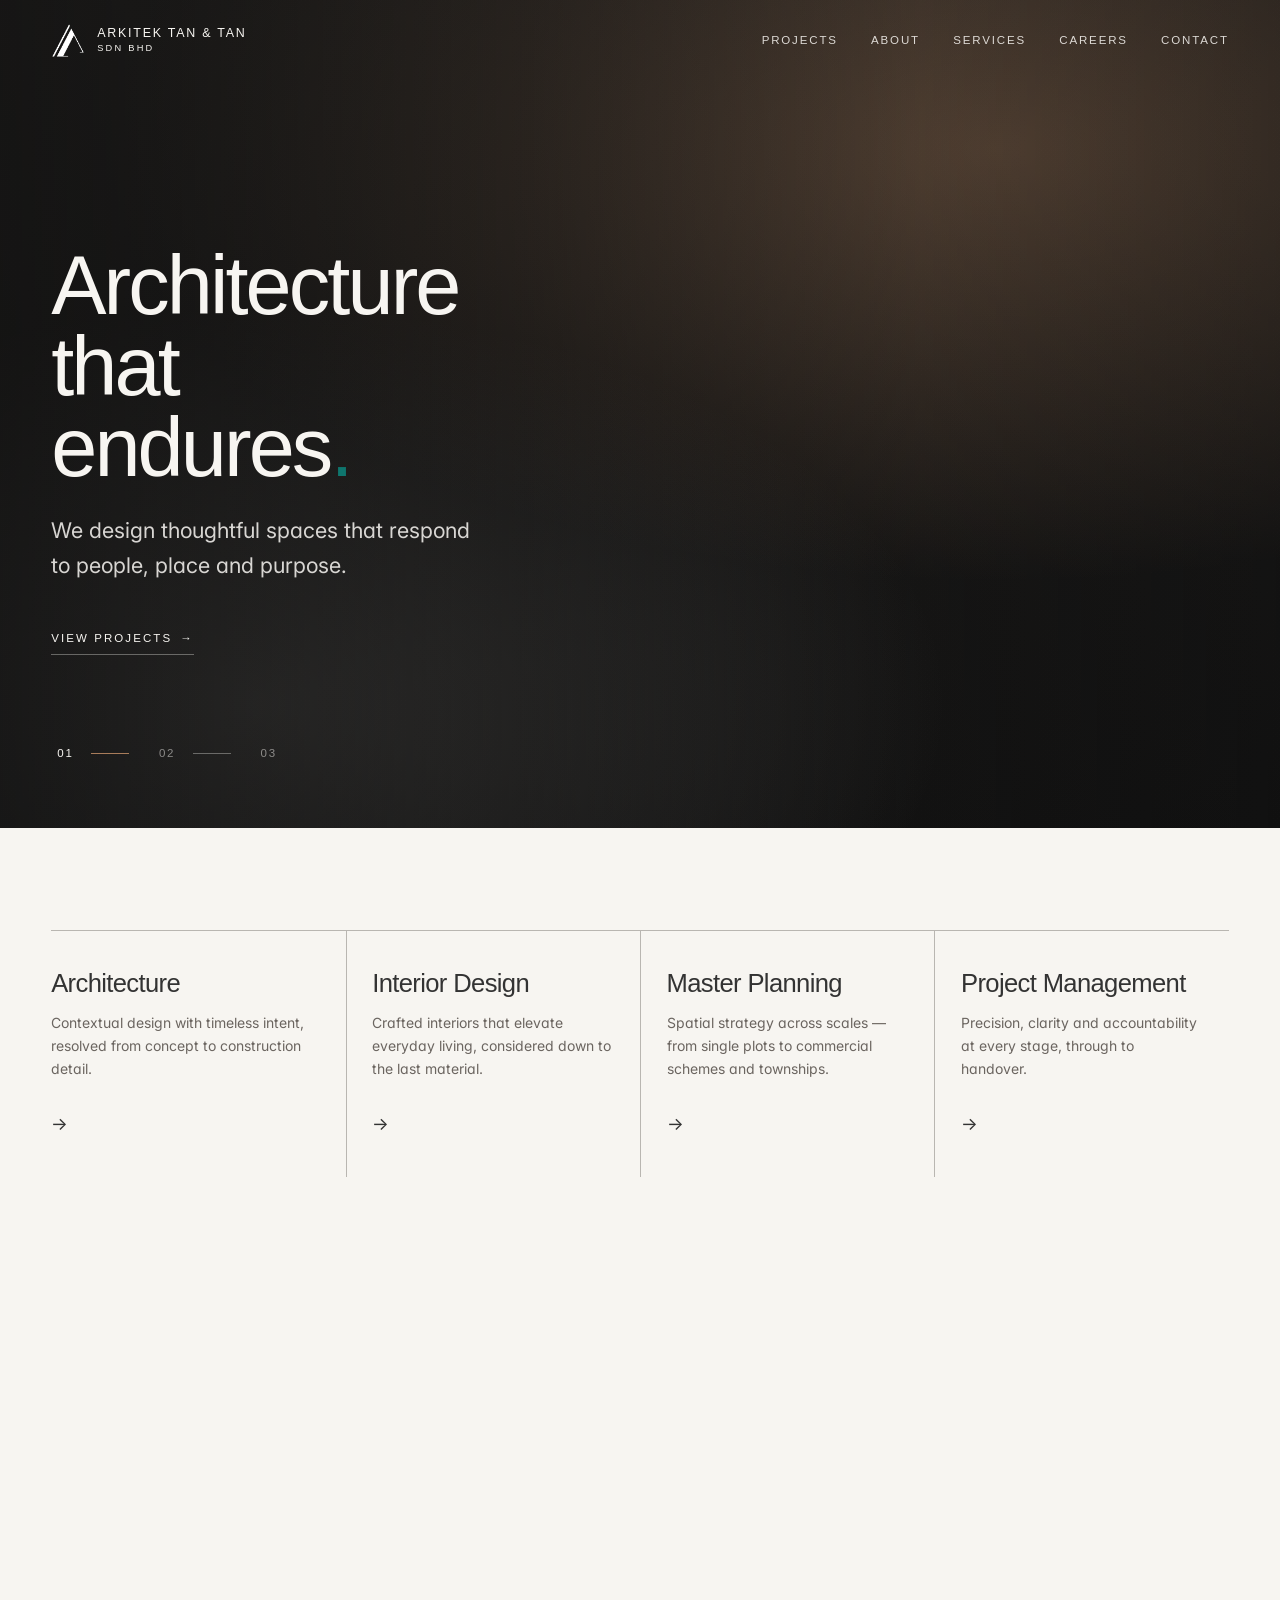
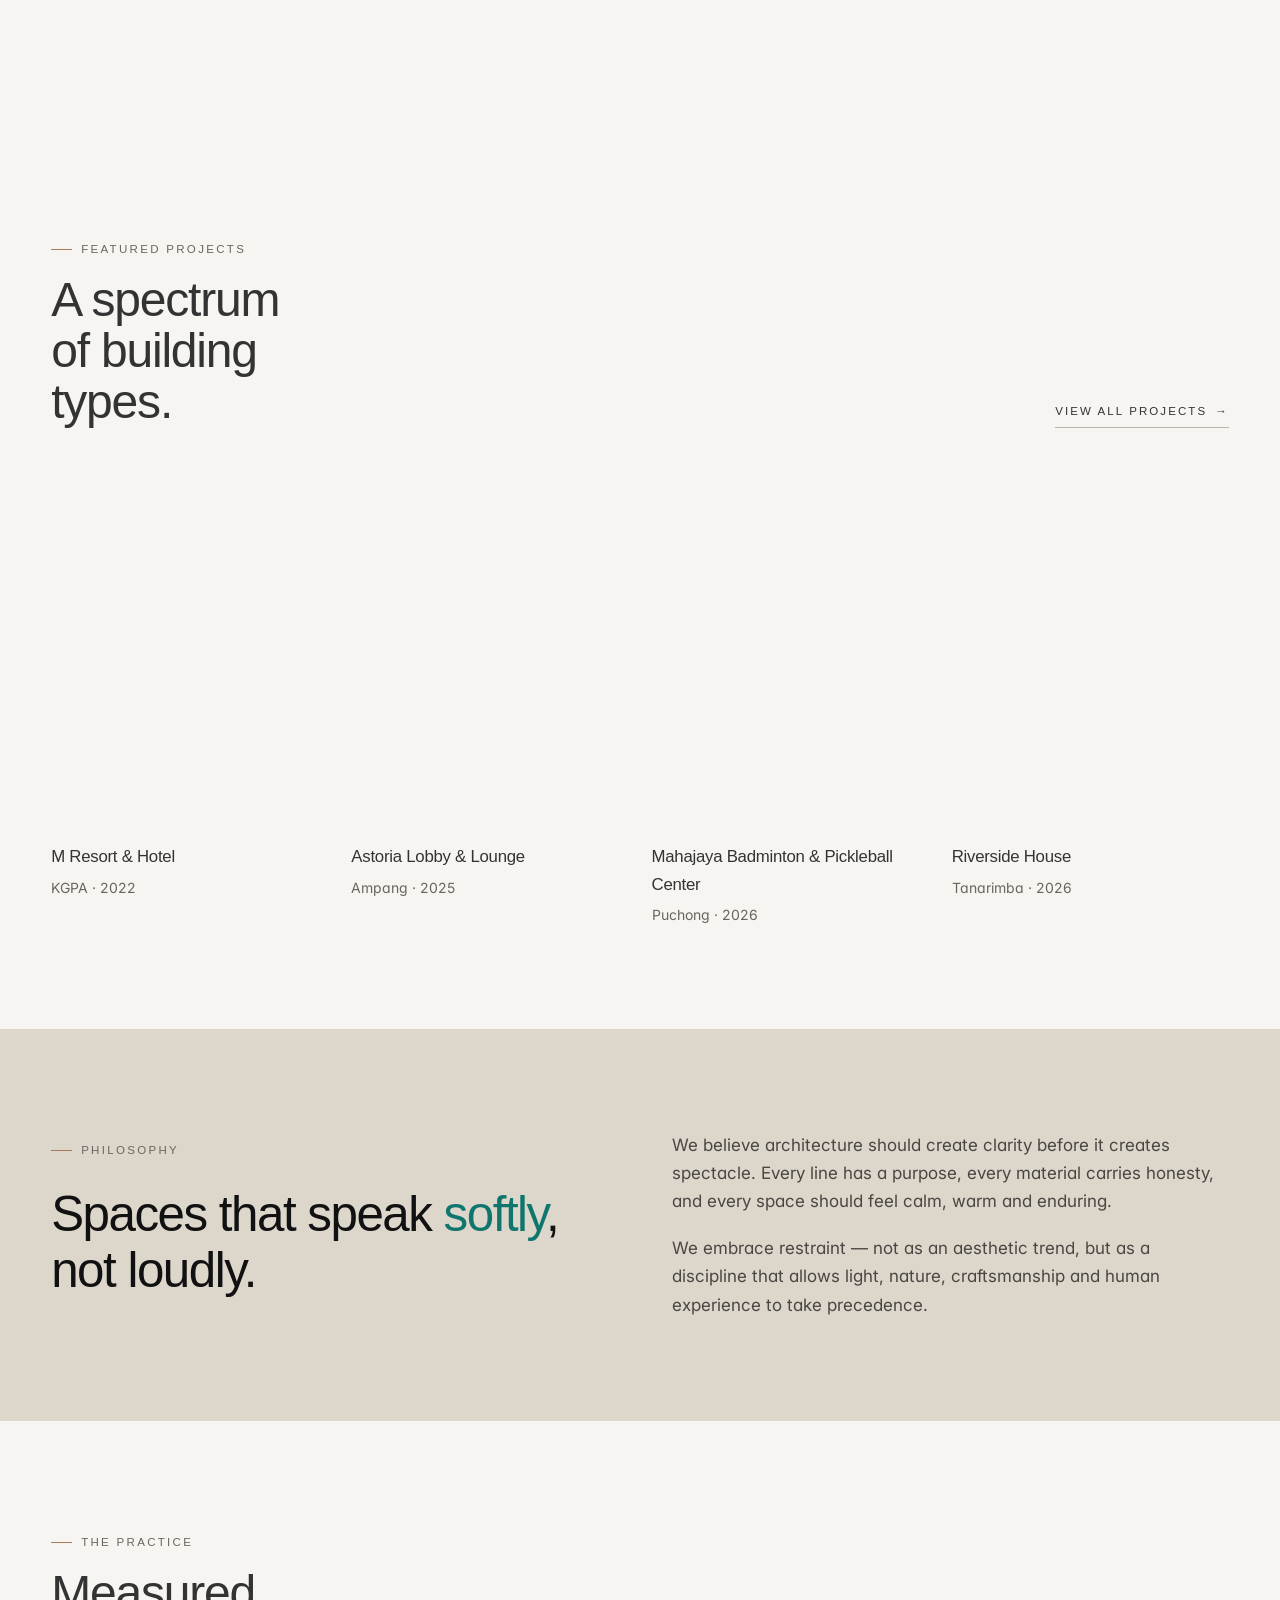
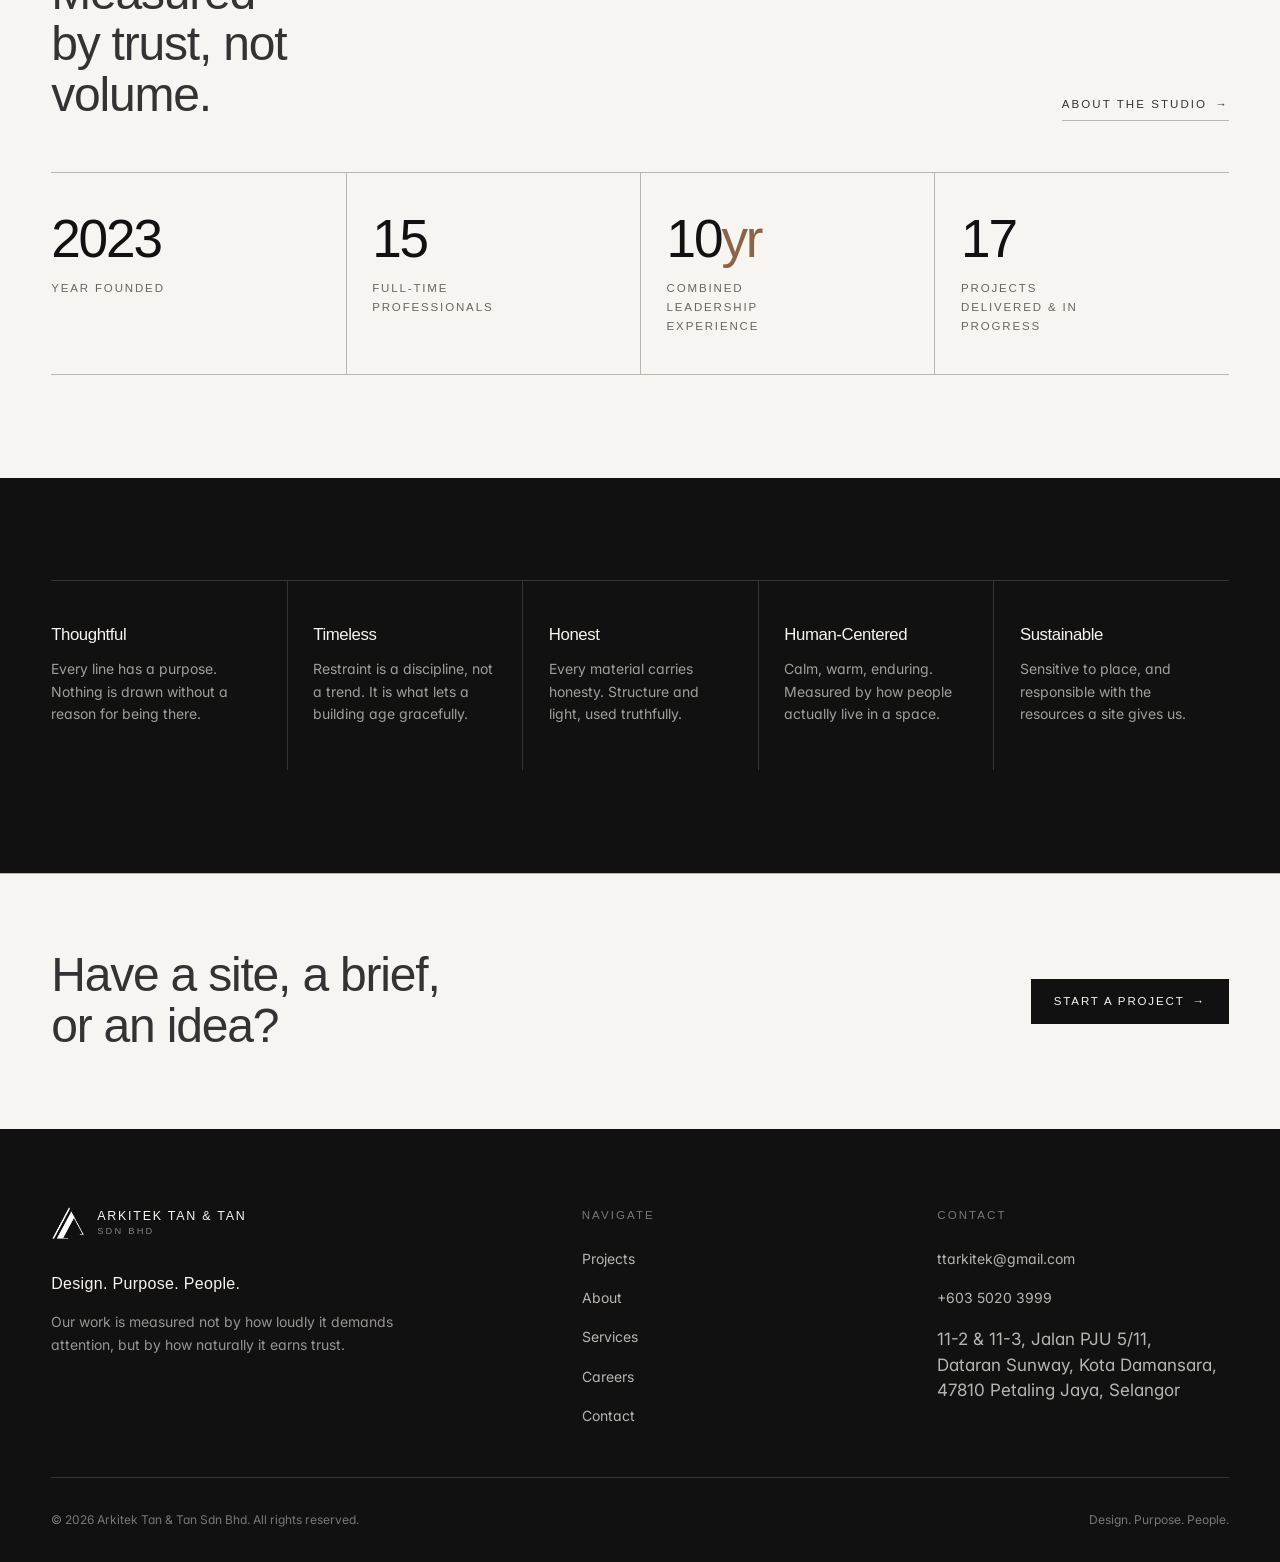
==== commit 3f251c3f: "Real logo, scroll motion, Careers page, working forms, 404 page - Replace hand-drawn SVG mark with t" ====
--- a/index.html
+++ b/index.html
@@ -19,12 +19,7 @@
   <header class="site-header site-header--over">
     <div class="wrap header-inner">
       <a class="brand" href="index.html" aria-label="Arkitek Tan & Tan — home">
-        <svg class="brand__mark" viewBox="0 0 104 100" aria-hidden="true">
-          <line x1="54" y1="6" x2="26" y2="92" stroke-width="4" />
-          <polygon class="mark-fill" points="64,16 34,92 58,92" />
-          <line x1="68" y1="22" x2="94" y2="92" stroke-width="4" />
-          <line x1="94" y1="92" x2="78" y2="92" stroke-width="4" />
-        </svg>
+        <img class="brand__mark" src="assets/img/logo-mark.png" alt="" />
         <span class="brand__text">
           <span class="brand__name">Arkitek Tan &amp; Tan</span>
           <span class="brand__sub">Sdn Bhd</span>
@@ -39,6 +34,7 @@
         <a href="projects.html">Projects</a>
         <a href="about.html">About</a>
         <a href="services.html">Services</a>
+        <a href="careers.html">Careers</a>
         <a href="contact.html">Contact</a>
       </nav>
     </div>
@@ -250,12 +246,7 @@
       <div class="footer-grid">
         <div class="footer-col footer-col--wide">
           <a class="brand" href="index.html" aria-label="Arkitek Tan & Tan — home">
-            <svg class="brand__mark" viewBox="0 0 104 100" aria-hidden="true">
-              <line x1="54" y1="6" x2="26" y2="92" stroke-width="4" />
-              <polygon class="mark-fill" points="64,16 34,92 58,92" />
-              <line x1="68" y1="22" x2="94" y2="92" stroke-width="4" />
-              <line x1="94" y1="92" x2="78" y2="92" stroke-width="4" />
-            </svg>
+            <img class="brand__mark" src="assets/img/logo-mark.png" alt="" />
             <span class="brand__text">
               <span class="brand__name">Arkitek Tan &amp; Tan</span>
               <span class="brand__sub">Sdn Bhd</span>
@@ -270,6 +261,7 @@
             <li><a href="projects.html">Projects</a></li>
             <li><a href="about.html">About</a></li>
             <li><a href="services.html">Services</a></li>
+            <li><a href="careers.html">Careers</a></li>
             <li><a href="contact.html">Contact</a></li>
           </ul>
         </div>
@@ -278,6 +270,7 @@
           <ul>
             <li><a href="mailto:ttarkitek@gmail.com">ttarkitek@gmail.com</a></li>
             <li><a href="tel:+60350203999">+603 5020 3999</a></li>
+            <li style="line-height:1.5;margin-top:.3rem;">11-2 &amp; 11-3, Jalan PJU 5/11,<br />Dataran Sunway, Kota Damansara,<br />47810 Petaling Jaya, Selangor</li>
           </ul>
         </div>
       </div>
--- a/assets/css/styles.css
+++ b/assets/css/styles.css
@@ -148,8 +148,7 @@
 /* over the dark hero */
 .site-header--over { background: transparent; }
 .site-header--over .brand__name, .site-header--over .brand__sub { color: var(--paper); }
-.site-header--over .brand__mark line { stroke: var(--paper); }
-.site-header--over .brand__mark .mark-fill { fill: var(--paper); }
+.site-header--over .brand__mark { filter: brightness(0) invert(1); }
 .site-header--over .nav a { color: rgba(247,245,241,0.86); }
 .site-header--over .nav-toggle span { background: var(--paper); }
 
@@ -161,8 +160,7 @@
 }
 .site-header.is-stuck .brand__name { color: var(--ink); }
 .site-header.is-stuck .brand__sub { color: var(--muted); }
-.site-header.is-stuck .brand__mark line { stroke: var(--ink); }
-.site-header.is-stuck .brand__mark .mark-fill { fill: var(--ink); }
+.site-header.is-stuck .brand__mark { filter: none; }
 .site-header.is-stuck .nav a { color: var(--ink); }
 .site-header.is-stuck .nav-toggle span { background: var(--ink); }
 
@@ -174,9 +172,8 @@
 .site-header.is-stuck .header-inner { padding-block: 0.75rem; }
 
 .brand { display: inline-flex; align-items: center; gap: 0.75rem; }
-.brand__mark { width: 36px; height: 36px; flex: none; }
-.brand__mark line { stroke: var(--ink); transition: stroke 0.45s var(--ease); }
-.brand__mark .mark-fill { fill: var(--ink); transition: fill 0.45s var(--ease); }
+/* real logo artwork — colour-adapts via filter */
+.brand__mark { width: 34px; height: auto; flex: none; display: block; transition: filter 0.45s var(--ease); }
 .brand__text { display: flex; flex-direction: column; line-height: 1; }
 .brand__name {
   font-family: var(--font-display); font-weight: 500;
@@ -572,8 +569,7 @@
   padding-bottom: 3rem;
   border-bottom: 1px solid rgba(247,245,241,0.16);
 }
-.site-footer .brand__mark line { stroke: var(--paper); }
-.site-footer .brand__mark .mark-fill { fill: var(--paper); }
+.site-footer .brand__mark { filter: brightness(0) invert(1); }
 .site-footer .brand__name { color: var(--paper); }
 .site-footer .brand__sub { color: rgba(247,245,241,0.5); }
 .footer-tagline {
@@ -651,8 +647,44 @@
   .footer-grid { grid-template-columns: 1fr; }
 }
 
+/* ---- Motion: cursor-reactive warmth on dark areas ----------------------- */
+.hero, .site-footer, .values { position: relative; overflow: hidden; }
+.glow {
+  position: absolute; width: 60vmax; height: 60vmax; left: 0; top: 0;
+  transform: translate(-50%, -50%);
+  pointer-events: none; opacity: 0; z-index: 1;
+  transition: opacity 0.5s var(--ease);
+  background: radial-gradient(circle, rgba(168,124,90,0.20), rgba(168,124,90,0) 60%);
+  mix-blend-mode: screen;
+}
+.hero__inner, .site-footer .wrap, .values .wrap { position: relative; z-index: 2; }
+.hero__slides { will-change: transform; }
+
+/* ---- Motion: curtain image reveal + settle ------------------------------ */
+.rv { clip-path: inset(100% 0 0 0); transition: clip-path 0.8s var(--ease); transition-delay: calc(var(--i, 0) * 55ms); }
+.rv.is-in { clip-path: inset(0 0 0 0); }
+/* the tonal placeholder / photo settles from a slight zoom */
+.project__media.rv::before, .feature-strip.rv::before,
+.project__media.rv img, .feature-strip.rv img {
+  transform: scale(1.06);
+  transition: transform 0.95s var(--ease);
+  transition-delay: calc(var(--i, 0) * 55ms);
+}
+.project__media.rv.is-in::before, .feature-strip.rv.is-in::before,
+.project__media.rv.is-in img, .feature-strip.rv.is-in img { transform: scale(1); }
+/* hover zoom still applies once revealed */
+.project:hover .project__media.is-in img { transform: scale(1.045); }
+
+/* ---- Forms: honeypot + status ------------------------------------------ */
+.hp { position: absolute !important; left: -9999px !important; opacity: 0 !important; pointer-events: none; }
+button[type="submit"][disabled] { opacity: 0.6; cursor: progress; }
+
 /* ---- Reduced motion ----------------------------------------------------- */
 @media (prefers-reduced-motion: reduce) {
+  .rv { clip-path: none !important; }
+  .project__media.rv::before, .feature-strip.rv::before,
+  .project__media.rv img, .feature-strip.rv img { transform: none !important; }
+  .glow { display: none !important; }
   html { scroll-behavior: auto; }
   *, *::before, *::after { animation-duration: 0.001ms !important; animation-iteration-count: 1 !important; transition-duration: 0.001ms !important; }
   .reveal { opacity: 1; transform: none; }
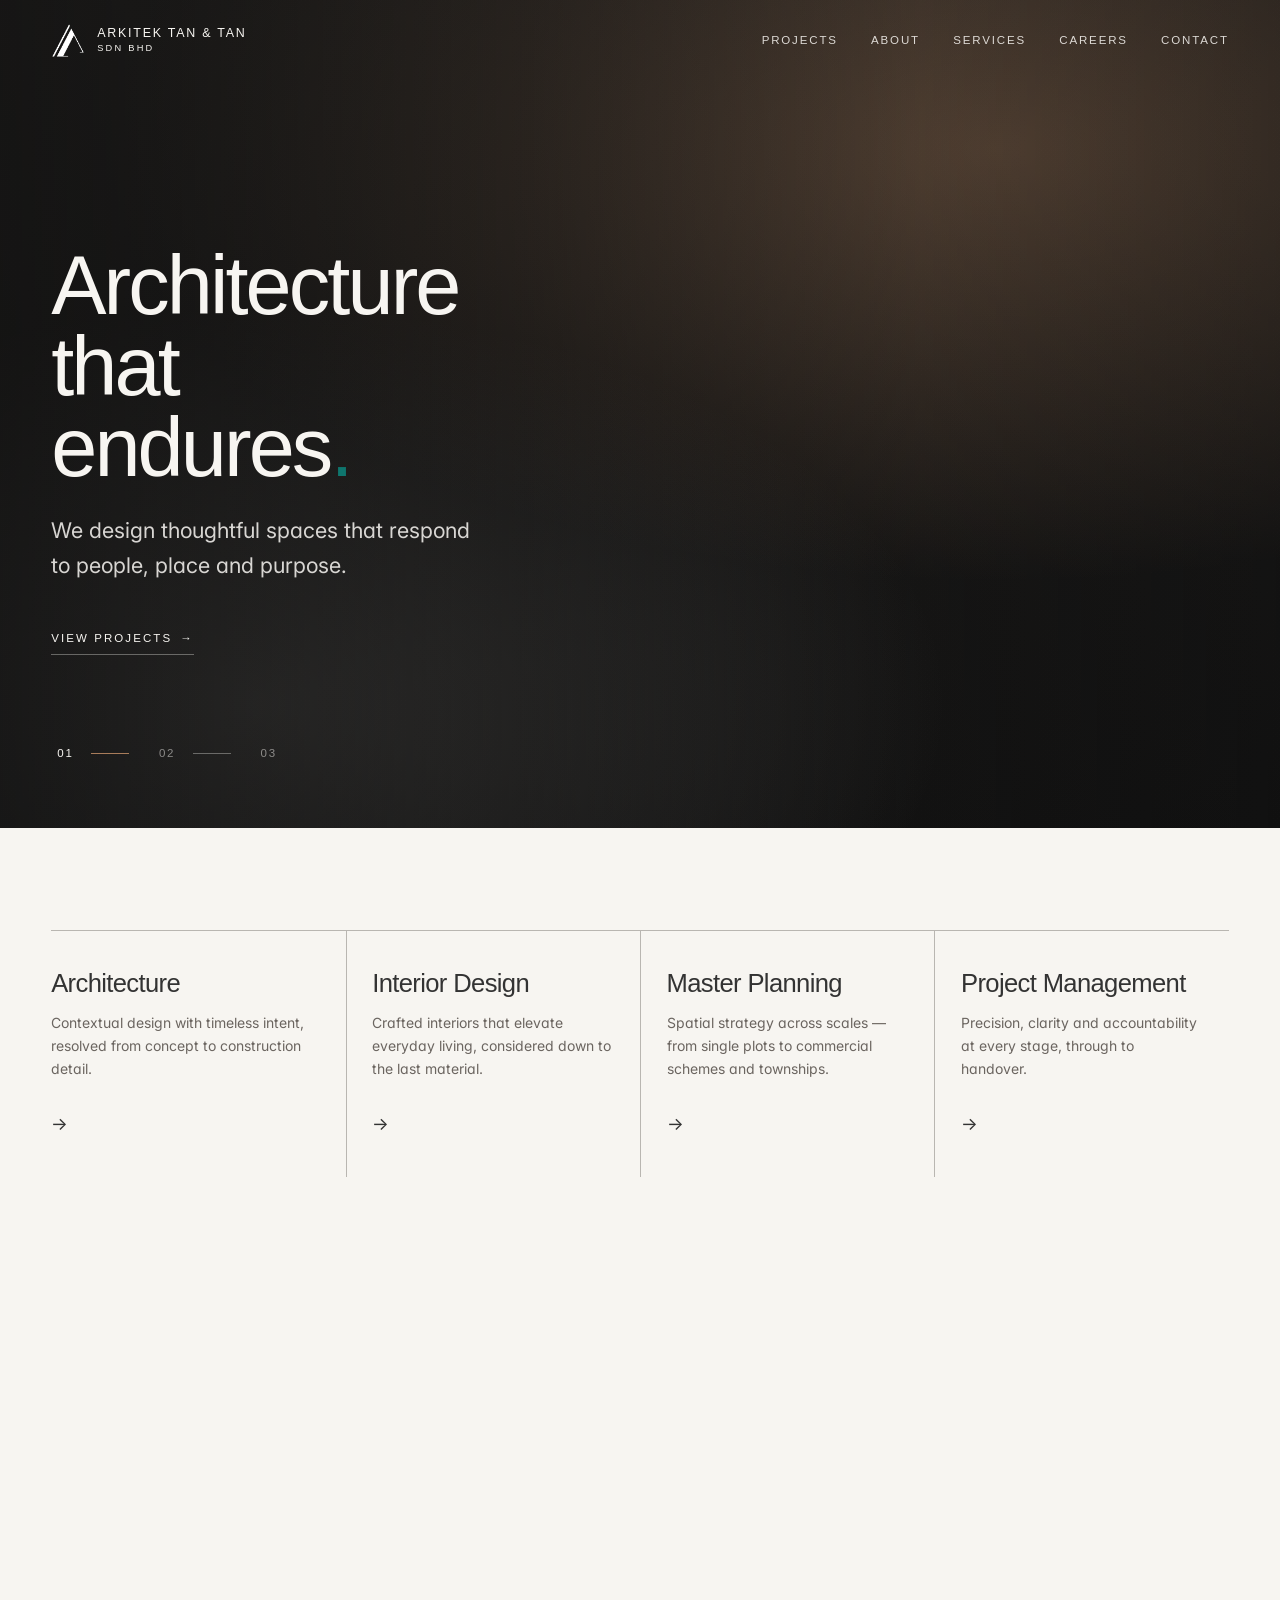
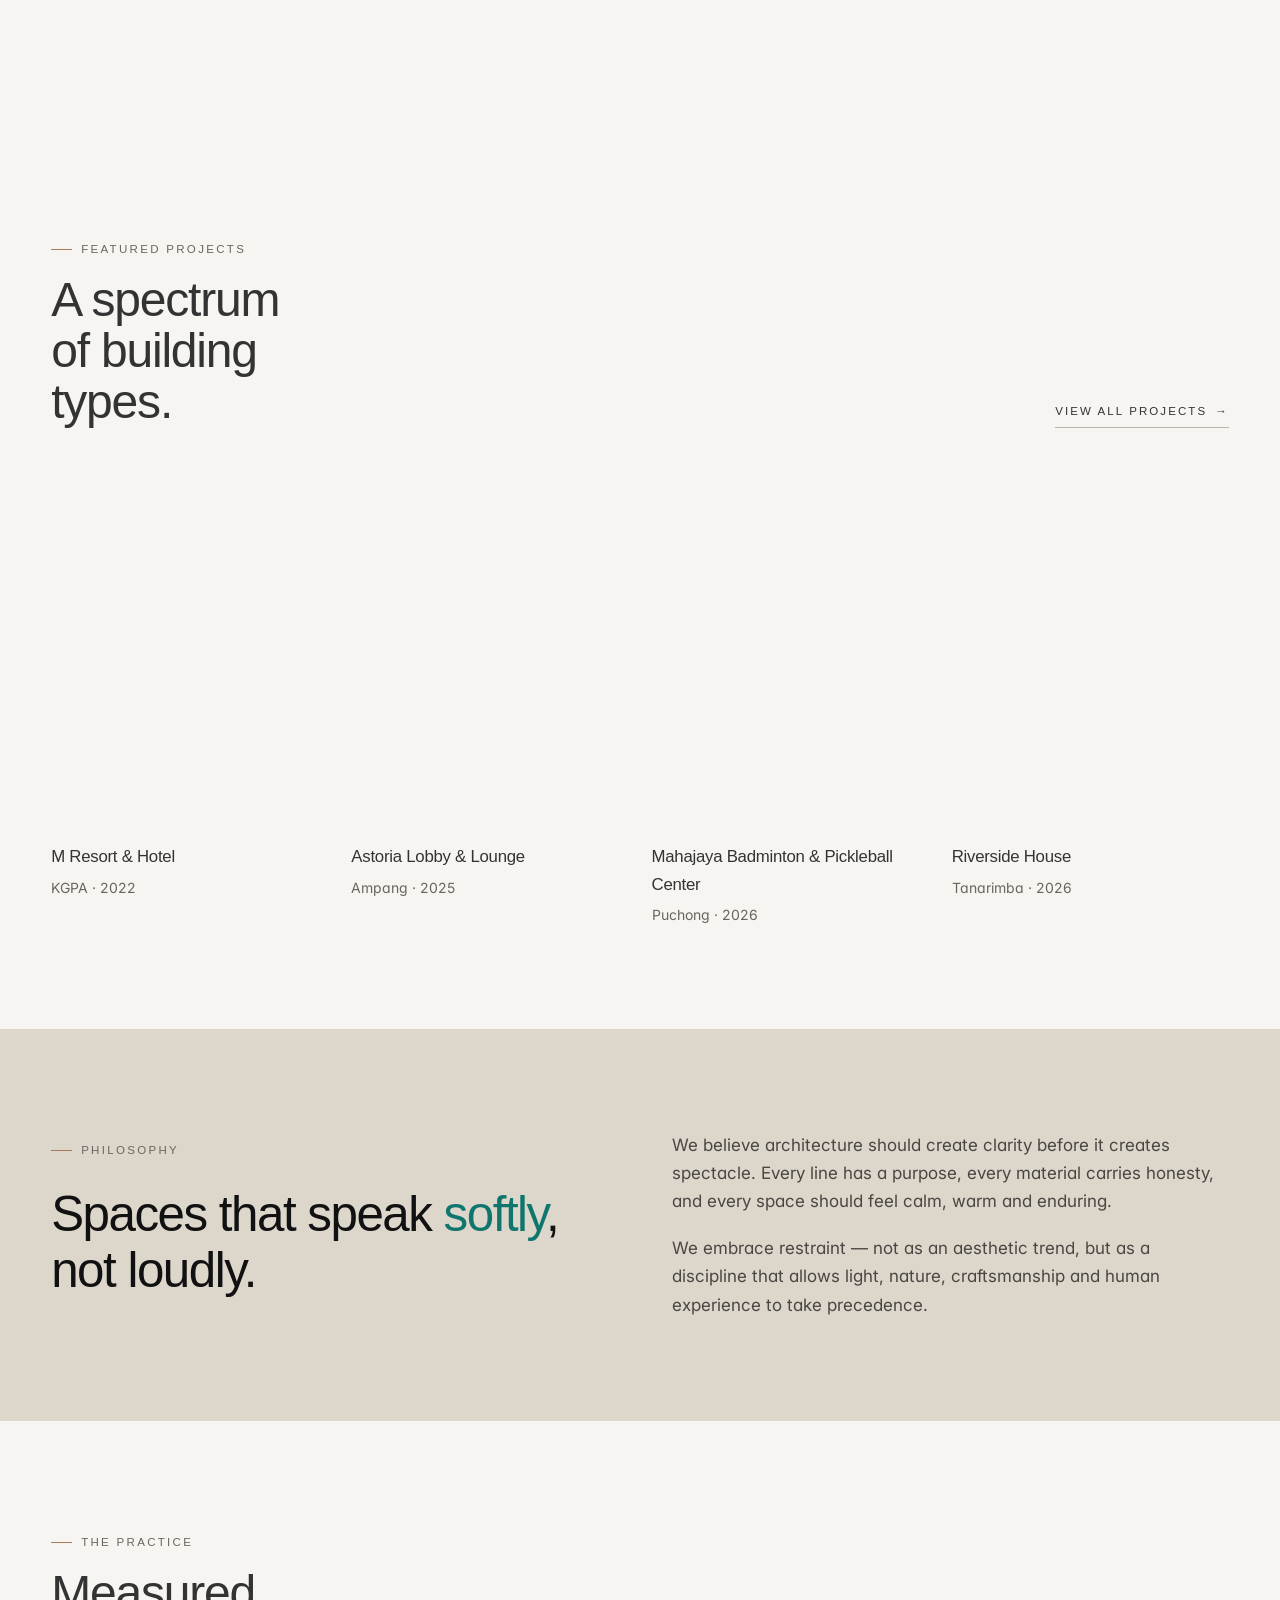
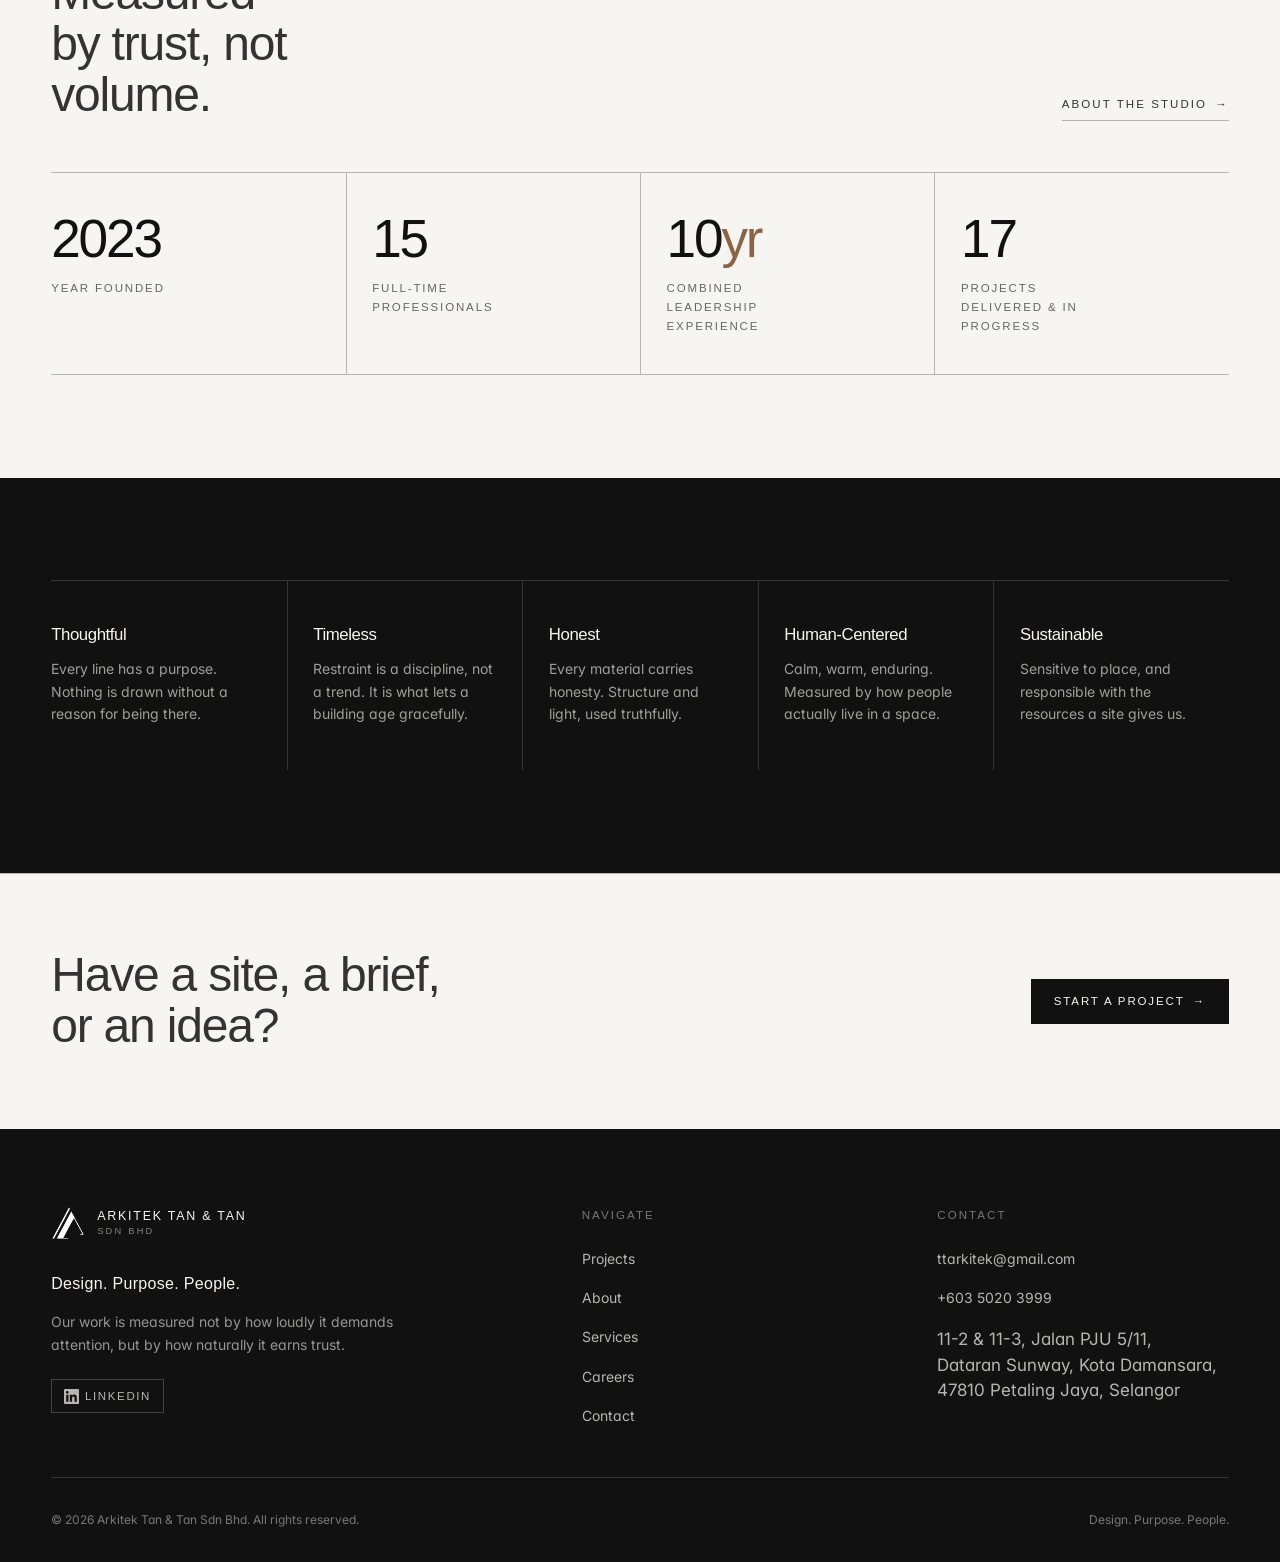
==== commit 2d6a9568: "Add LinkedIn, and point map links at the real listing - LinkedIn button in the footer of every page " ====
--- a/index.html
+++ b/index.html
@@ -254,6 +254,12 @@
           </a>
           <p class="footer-tagline">Design. Purpose. People.</p>
           <p class="footer-manifesto">Our work is measured not by how loudly it demands attention, but by how naturally it earns trust.</p>
+          <div class="social">
+            <a href="https://www.linkedin.com/company/arkitek-tan-tan-sdn-bhd" target="_blank" rel="noopener" aria-label="Arkitek Tan &amp; Tan on LinkedIn">
+              <svg viewBox="0 0 24 24" aria-hidden="true"><path d="M20.45 20.45h-3.56v-5.57c0-1.33-.03-3.04-1.85-3.04-1.86 0-2.14 1.45-2.14 2.94v5.67H9.35V9h3.41v1.56h.05a3.74 3.74 0 0 1 3.37-1.85c3.6 0 4.27 2.37 4.27 5.46zM5.34 7.43a2.07 2.07 0 1 1 0-4.13 2.07 2.07 0 0 1 0 4.13zM7.12 20.45H3.56V9h3.56zM22.22 0H1.77C.79 0 0 .77 0 1.72v20.56C0 23.23.79 24 1.77 24h20.45c.98 0 1.78-.77 1.78-1.72V1.72C24 .77 23.2 0 22.22 0z"/></svg>
+              LinkedIn
+            </a>
+          </div>
         </div>
         <div class="footer-col">
           <h4>Navigate</h4>
--- a/assets/css/styles.css
+++ b/assets/css/styles.css
@@ -675,6 +675,23 @@
 /* hover zoom still applies once revealed */
 .project:hover .project__media.is-in img { transform: scale(1.045); }
 
+/* ---- Directions links (Google Maps / Waze) ------------------------------ */
+.directions { display: flex; flex-wrap: wrap; gap: 1.4rem; margin-top: 0.9rem; }
+
+/* ---- Social links -------------------------------------------------------- */
+.social { display: flex; align-items: center; gap: 0.8rem; margin-top: 1.4rem; }
+.social a {
+  display: inline-flex; align-items: center; gap: 0.55em;
+  font-family: var(--font-display); font-size: var(--fs-label); font-weight: 500;
+  letter-spacing: 0.14em; text-transform: uppercase;
+  color: rgba(247,245,241,0.72);
+  border: 1px solid rgba(247,245,241,0.22);
+  padding: 0.6em 1em;
+  transition: color 0.3s var(--ease), border-color 0.3s var(--ease), background 0.3s var(--ease);
+}
+.social a:hover { color: var(--onyx); background: var(--paper); border-color: var(--paper); }
+.social svg { width: 15px; height: 15px; fill: currentColor; flex: none; }
+
 /* ---- Forms: honeypot + status ------------------------------------------ */
 .hp { position: absolute !important; left: -9999px !important; opacity: 0 !important; pointer-events: none; }
 button[type="submit"][disabled] { opacity: 0.6; cursor: progress; }
